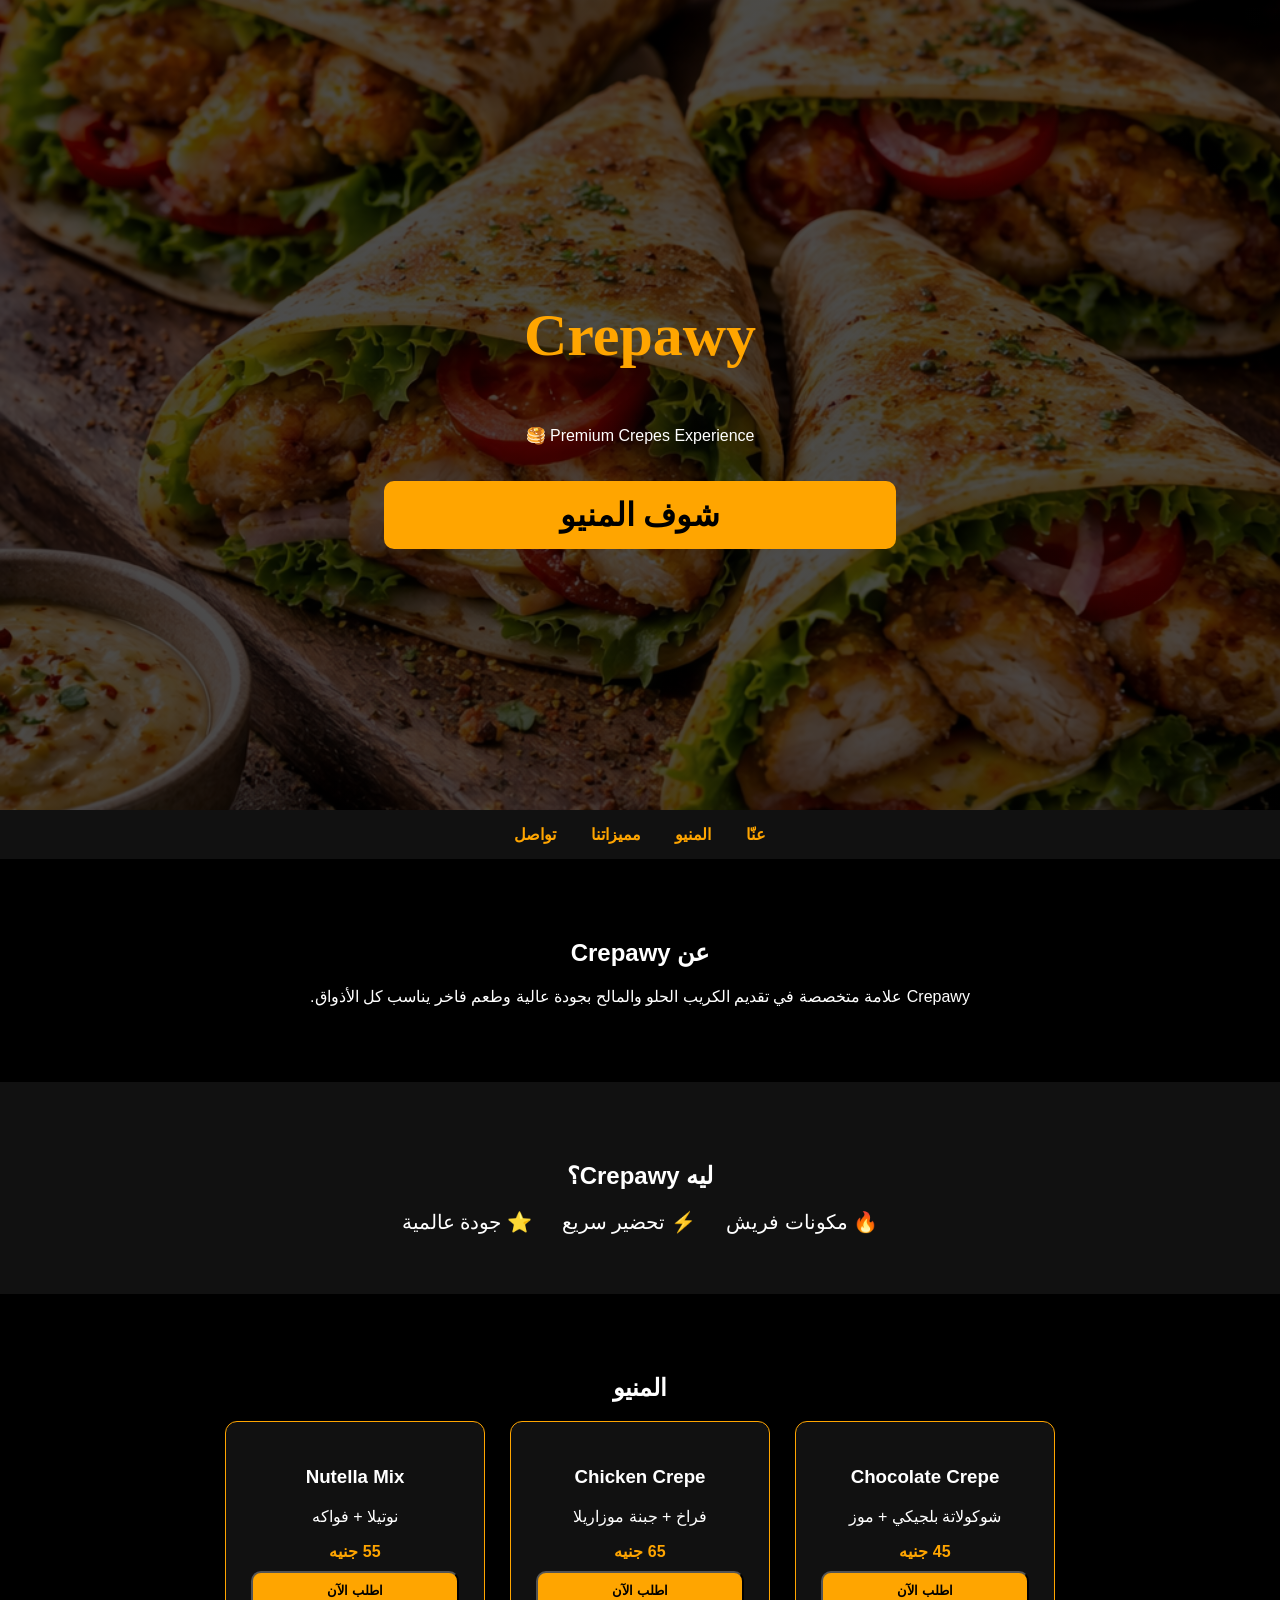
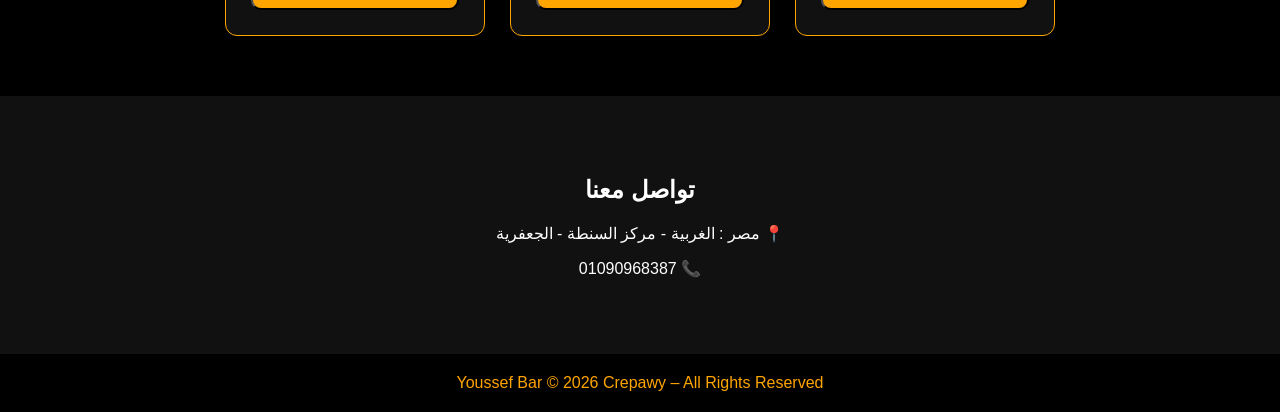
==== index.html @ 82873e36 "my first commit" ====
<!doctype html>
<html lang="ar" dir="rtl">
  <head>
    <meta charset="UTF-8" />
    <title>Crepawy | Premium Crepes</title>
    <meta name="viewport" content="width=device-width, initial-scale=1.0" />
    <link rel="stylesheet" href="style.css" />
  </head>
  <body>
    <header class="hero">
      <div class="overlay">
        <h1 class="CREP">Crepawy</h1>
        <p class="p">Premium Crepes Experience 🥞</p>
        <button onclick="scrollToMenu()">شوف المنيو</button>
      </div>
    </header>

    <nav>
      <a href="#about">عنّا</a>
      <a href="#menu">المنيو</a>
      <a href="#features">مميزاتنا</a>
      <a href="#contact">تواصل</a>
    </nav>

    <section id="about">
      <h2>عن Crepawy</h2>
      <p>
        Crepawy علامة متخصصة في تقديم الكريب الحلو والمالح بجودة عالية وطعم فاخر
        يناسب كل الأذواق.
      </p>
    </section>

    <section id="features" class="dark">
      <h2>ليه Crepawy؟</h2>
      <div class="features">
        <div>🔥 مكونات فريش</div>
        <div>⚡ تحضير سريع</div>
        <div>⭐ جودة عالمية</div>
      </div>
    </section>

    <section id="menu">
      <h2>المنيو</h2>
      <div class="menu">
        <div class="item">
          <h3>Chocolate Crepe</h3>
          <p>شوكولاتة بلجيكي + موز</p>
          <span>45 جنيه</span>
          <button onclick="order('Chocolate Crepe')">اطلب الآن</button>
        </div>

        <div class="item">
          <h3>Chicken Crepe</h3>
          <p>فراخ + جبنة موزاريلا</p>
          <span>65 جنيه</span>
          <button onclick="order('Chicken Crepe')">اطلب الآن</button>
        </div>

        <div class="item">
          <h3>Nutella Mix</h3>
          <p>نوتيلا + فواكه</p>
          <span>55 جنيه</span>
          <button onclick="order('Nutella Mix')">اطلب الآن</button>
        </div>
      </div>
    </section>

    <section id="contact" class="dark">
      <h2>تواصل معنا</h2>
      <p>📍 مصر : الغربية - مركز السنطة - الجعفرية</p>
      <p>📞 01090968387</p>
    </section>

    <footer>Youssef Bar © 2026 Crepawy – All Rights Reserved</footer>

    <script src="script.js"></script>
  </body>
</html>
---- style.css ----
* {
  box-sizing: border-box;
}

body {
  margin: 0;
  font-family: "Segoe UI", sans-serif;
  background-color: #000;
  color: #fff;
}

.hero {
  height: 90vh;
  background:
    linear-gradient(rgba(0, 0, 0, 0.7), rgba(0, 0, 0, 0.7)),
    url("./ChatGPT\ Image\ 24\ يناير\ 2026،\ 01_14_45\ م.png");
  background-size: cover;
  background-position: center;
}

.overlay {
  height: 100%;
  display: flex;
  flex-direction: column;
  justify-content: center;
  align-items: center;
  text-align: center;
}

.overlay h1 {
  font-size: 60px;
  color: orange;
}

.overlay button {
  margin-top: 20px;
  padding: 15px 30px;
  background: orange;
  border: none;
  font-size: xx-large;
  cursor: pointer;
  width: 40vw;
  text-align: center;
}

nav {
  background: #111;
  padding: 15px;
  text-align: center;
}

nav a {
  color: orange;
  margin: 0 15px;
  text-decoration: none;
  font-weight: bold;
}

section {
  padding: 60px 20px;
  text-align: center;
}

.dark {
  background: #111;
}

.features {
  display: flex;
  justify-content: center;
  gap: 30px;
  font-size: 20px;
}

.menu {
  display: flex;
  flex-wrap: wrap;
  justify-content: center;
  gap: 25px;
}

.item {
  background: #111;
  width: 260px;
  padding: 25px;
  border-radius: 12px;
  border: 1px solid orange;
}

.item span {
  display: block;
  margin: 10px 0;
  color: orange;
  font-weight: bold;
}

button {
  background: orange;
  border-radius: 10px;
  padding: 10px;
  width: 100%;
  cursor: pointer;
  font-weight: bold;
}

footer {
  background: black;
  text-align: center;
  padding: 20px;
  color: orange;
}
.CREP {
  font-family: "Times New Roman", Times, serif;
  font-size: 60vw;
}
.p {
  font-family: "Franklin Gothic Medium", "Arial Narrow", Arial, sans-serif;
}
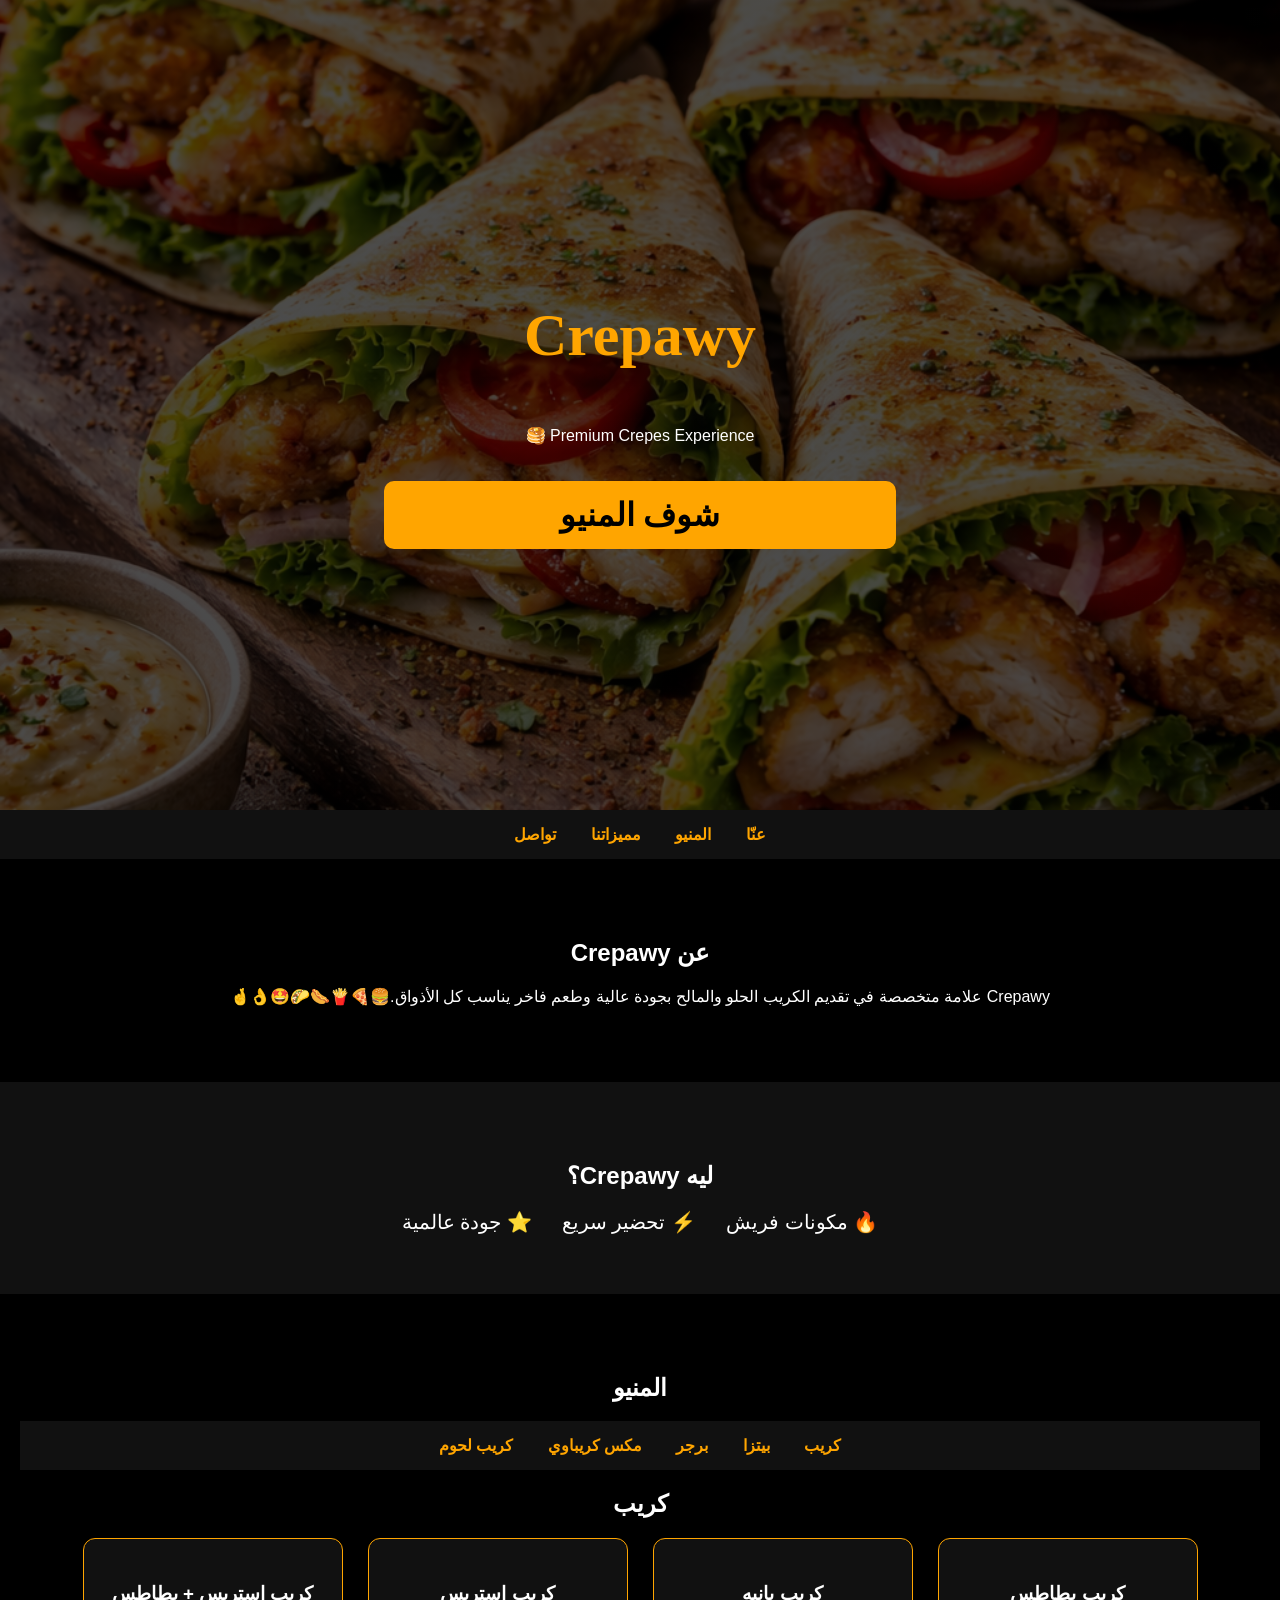
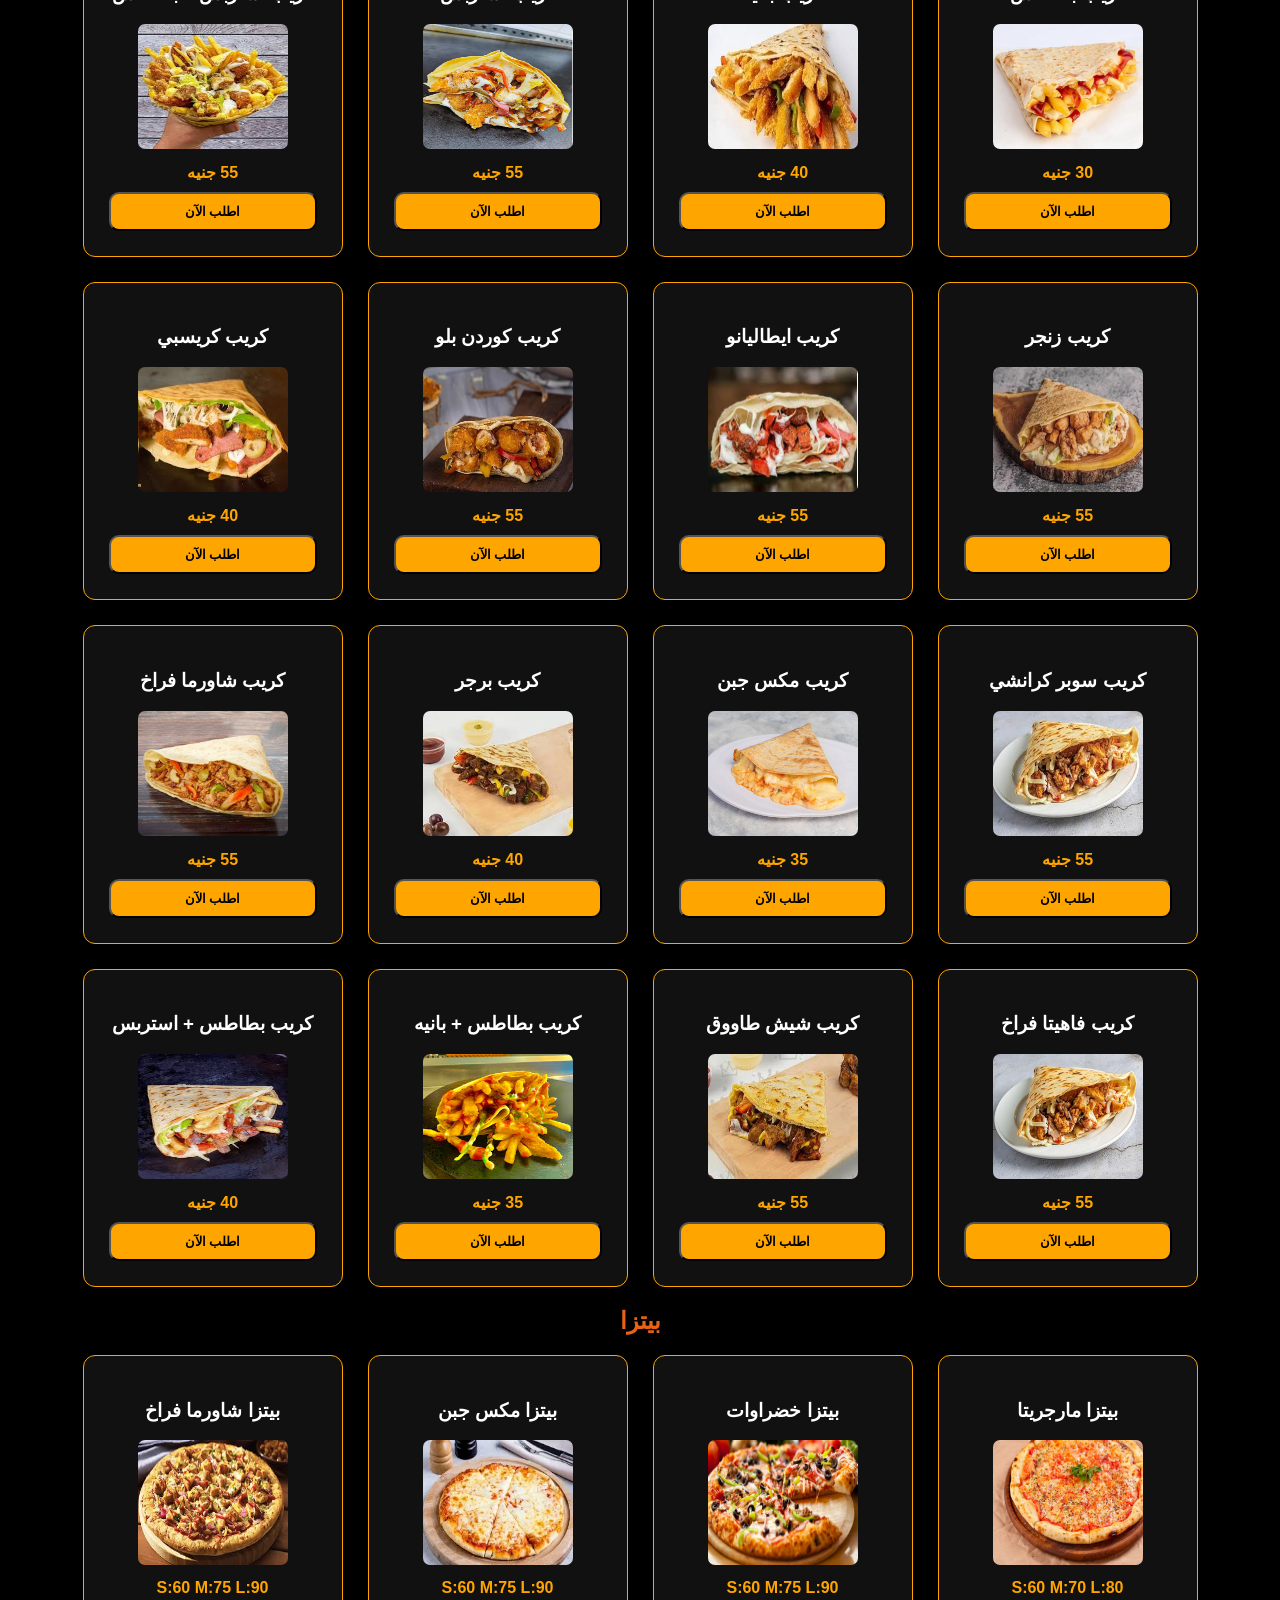
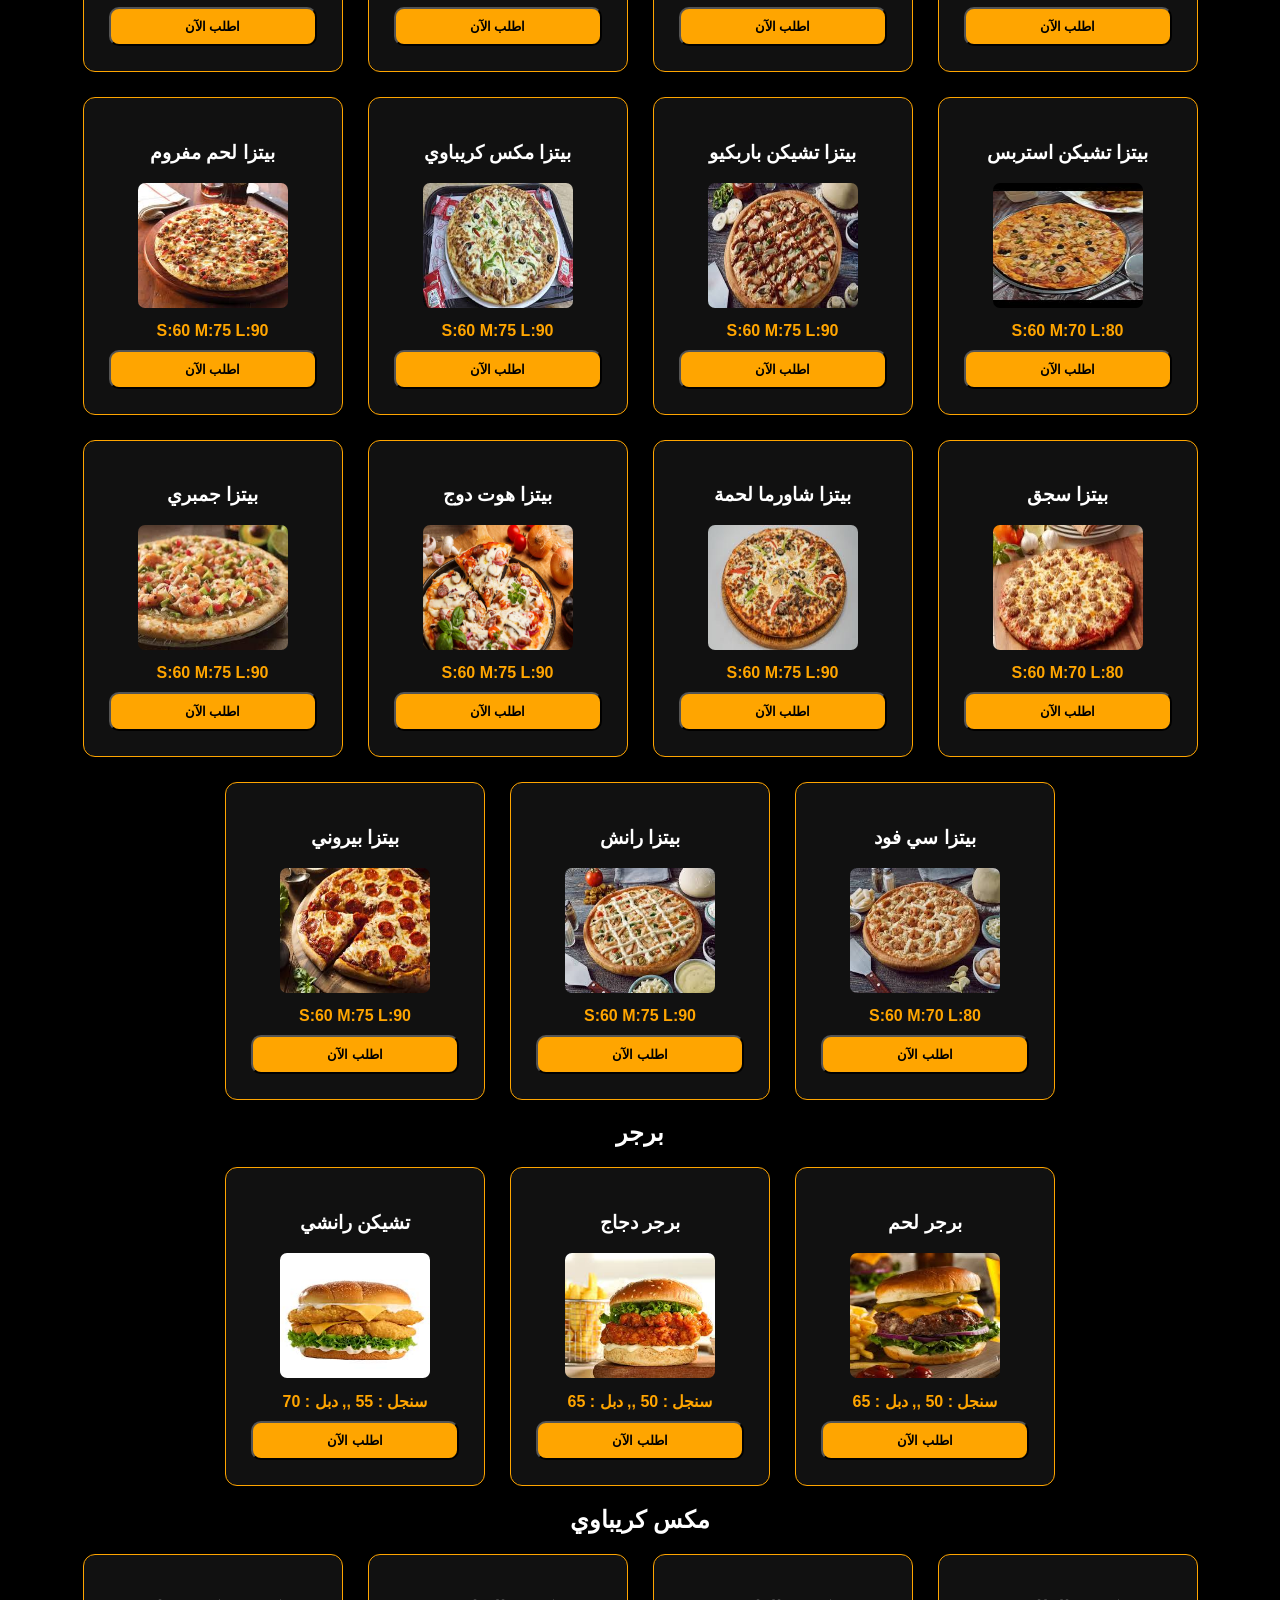
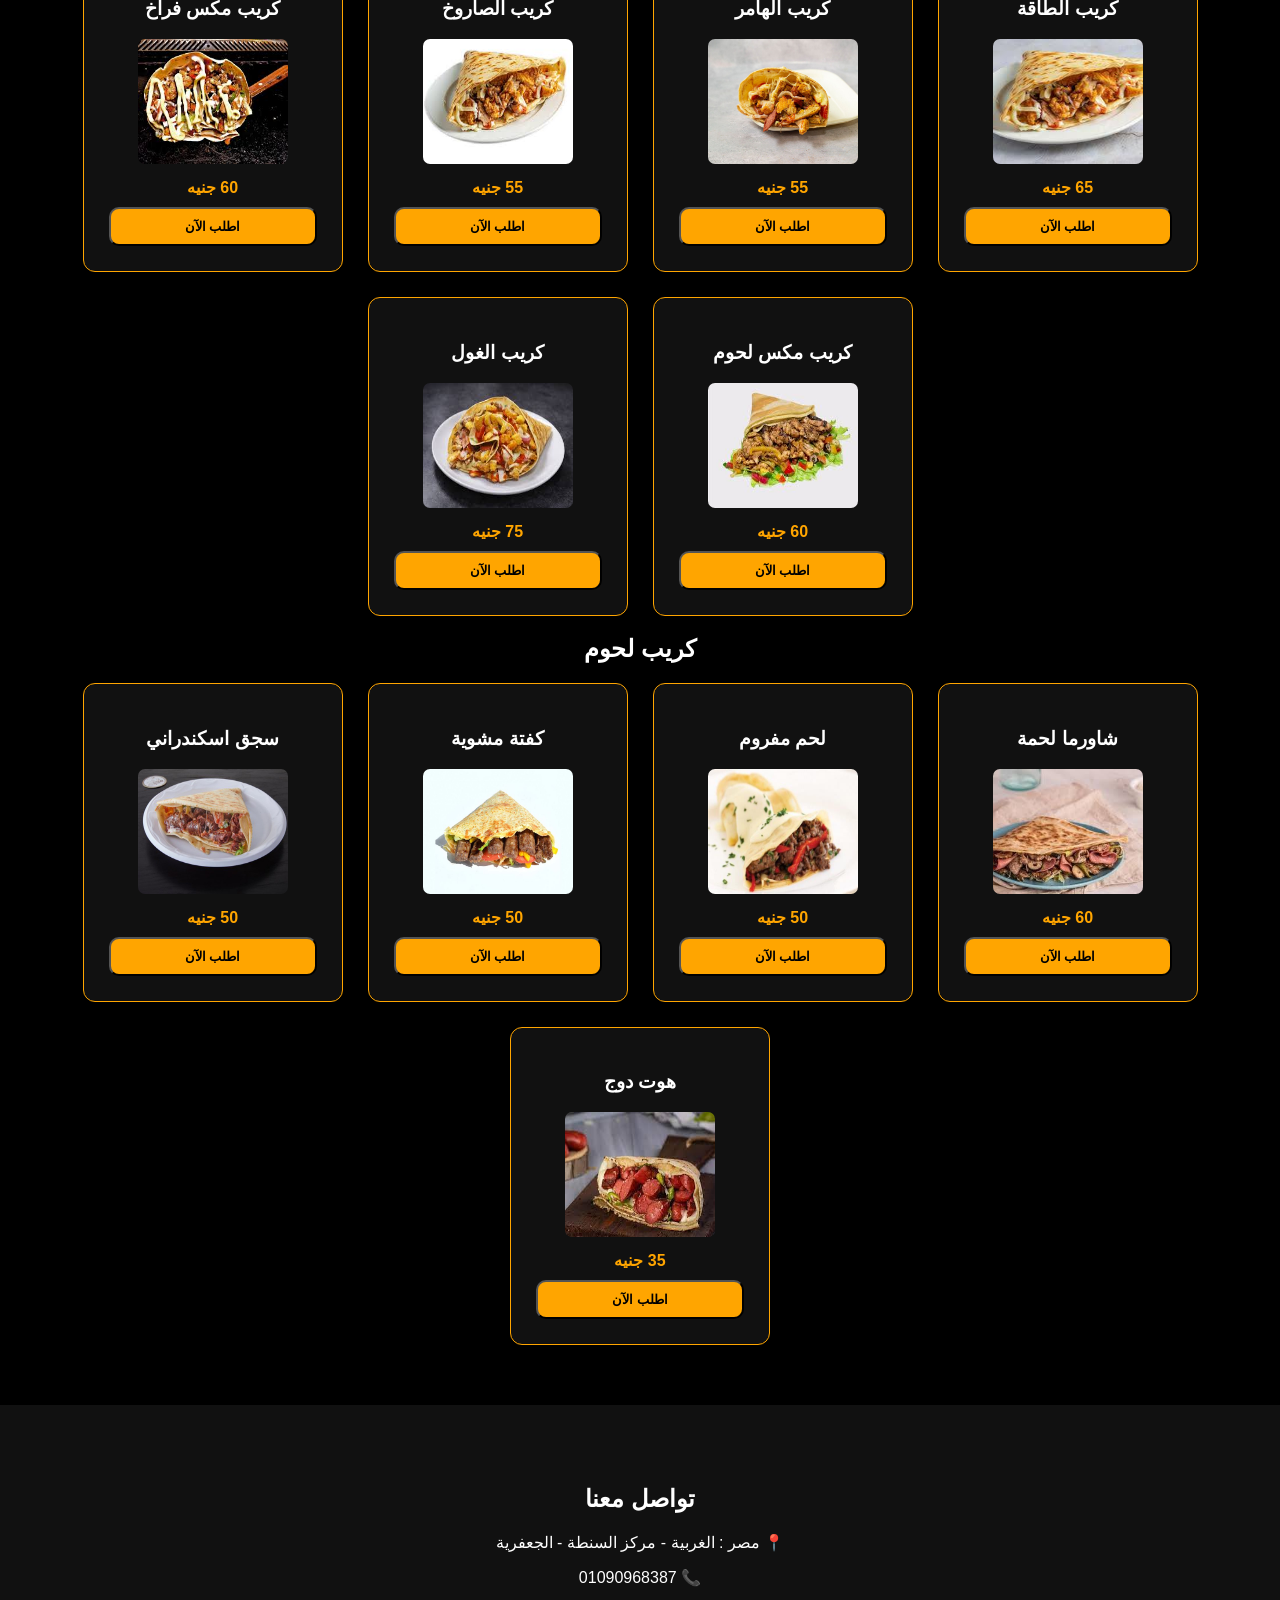
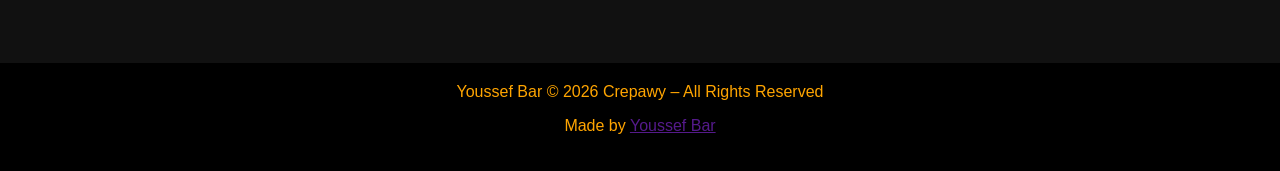
==== commit 4737697e: "Changes" ====
--- a/index.html
+++ b/index.html
@@ -11,11 +11,11 @@
       <div class="overlay">
         <h1 class="CREP">Crepawy</h1>
         <p class="p">Premium Crepes Experience 🥞</p>
-        <button onclick="scrollToMenu()">شوف المنيو</button>
+        <button class="button2" onclick="scrollToMenu()">شوف المنيو</button>
       </div>
     </header>
 
-    <nav>
+    <nav class="nav1">
       <a href="#about">عنّا</a>
       <a href="#menu">المنيو</a>
       <a href="#features">مميزاتنا</a>
@@ -26,7 +26,7 @@
       <h2>عن Crepawy</h2>
       <p>
         Crepawy علامة متخصصة في تقديم الكريب الحلو والمالح بجودة عالية وطعم فاخر
-        يناسب كل الأذواق.
+        يناسب كل الأذواق.🍔🍕🍟🌭🌮🤩👌🤞
       </p>
     </section>
 
@@ -41,27 +41,375 @@
 
     <section id="menu">
       <h2>المنيو</h2>
+      <nav>
+        <a href="#crep">كريب</a>
+        <a href="#pizza">بيتزا</a>
+        <a href="#burger">برجر</a>
+        <a href="#mixCrepawy">مكس كريباوي</a>
+        <a href="#crepe meats">كريب لحوم</a>
+      </nav>
+      <h1 id="crep">كريب</h1>
+
       <div class="menu">
         <div class="item">
-          <h3>Chocolate Crepe</h3>
-          <p>شوكولاتة بلجيكي + موز</p>
-          <span>45 جنيه</span>
-          <button onclick="order('Chocolate Crepe')">اطلب الآن</button>
-        </div>
-
-        <div class="item">
-          <h3>Chicken Crepe</h3>
-          <p>فراخ + جبنة موزاريلا</p>
+          <h3>كريب بطاطس</h3>
+          <img class="img4" src="./كريب بطاطس.webp" alt="">
+          <span>30 جنيه</span>
+          <button class="button1" onclick="order('Crepe Potatoes')">
+            اطلب الآن
+          </button>
+        </div>
+
+        <div class="item">
+          <h3>كريب بانيه</h3>
+          <img class="img4" src="./كريب بانيه.jpg" alt="">
+          <span>40 جنيه</span>
+          <button onclick="order('Crepe Pane')">اطلب الآن</button>
+        </div>
+
+        <div class="item">
+          <h3>كريب استربس</h3>
+          <img class="img4" src="./استربس.PNG" alt="">
+          <span>55 جنيه</span>
+          <button onclick="order('Nutella Mix')">اطلب الآن</button>
+        </div>
+
+        <div class="item">
+          <h3>كريب استربس + بطاطس</h3>
+          <img class="img4" src="./images (1).jfif" alt="">
+          <span>55 جنيه</span>
+          <button onclick="order('Chicken Crepe')">اطلب الآن</button>
+        </div>
+
+        <div class="item">
+          <h3>كريب زنجر</h3>
+          <img class="img4" src="./كريب زنجر.webp" alt="">
+          <span>55 جنيه</span>
+          <button class="button1" onclick="order('Chocolate Crepe')">
+            اطلب الآن
+          </button>
+        </div>
+
+        <div class="item">
+          <h3>كريب ايطاليانو</h3>
+          <img class="img4" src="./ايطاليانو.PNG" alt="">
+          <span>55 جنيه</span>
+          <button onclick="order('Chicken Crepe')">اطلب الآن</button>
+        </div>
+
+        <div class="item">
+          <h3>كريب كوردن بلو</h3>
+          <img class="img4" src="./كوردن بلو.jfif" alt="">
+          <span>55 جنيه</span>
+          <button onclick="order('Nutella Mix')">اطلب الآن</button>
+        </div>
+
+        <div class="item">
+          <h3>كريب كريسبي</h3>
+          <img class="img4" src="./كريسبي.jfif" alt="">
+          <span>40 جنيه</span>
+          <button onclick="order('Chicken Crepe')">اطلب الآن</button>
+        </div>
+
+        <div class="item">
+          <h3>كريب سوبر كرانشي</h3>
+          <img class="img4" src="./سوبر كرانشي.jfif" alt="">
+          <span>55 جنيه</span>
+          <button class="button1" onclick="order('Chocolate Crepe')">
+            اطلب الآن
+          </button>
+        </div>
+
+        <div class="item">
+          <h3>كريب مكس جبن</h3>
+          <img class="img4" src="./ميكس جبن.jpg" alt="">
+          <span>35 جنيه</span>
+          <button onclick="order('Chicken Crepe')">اطلب الآن</button>
+        </div>
+
+        <div class="item">
+          <h3>كريب برجر</h3>
+          <img class="img4" src="./كريب برجر.jfif" alt="">
+          <span>40 جنيه</span>
+          <button onclick="order('Nutella Mix')">اطلب الآن</button>
+        </div>
+
+        <div class="item">
+          <h3>كريب شاورما فراخ</h3>
+          <img class="img4" src="./كريب شاورما فراخ.jpg" alt="">
+          <span>55 جنيه</span>
+          <button onclick="order('Chicken Crepe')">اطلب الآن</button>
+        </div>
+
+        <div class="item">
+          <h3>كريب فاهيتا فراخ</h3>
+          <img class="img4" src="./كريب فاهيتا فراخ.jpg" alt="">
+          <span>55 جنيه</span>
+          <button class="button1" onclick="order('Chocolate Crepe')">
+            اطلب الآن
+          </button>
+        </div>
+
+        <div class="item">
+          <h3>كريب شيش طاووق</h3>
+          <img class="img4" src="./كريب شيش طاووق.jfif" alt="">
+          <span>55 جنيه</span>
+          <button onclick="order('Chicken Crepe')">اطلب الآن</button>
+        </div>
+
+        <div class="item">
+          <h3>كريب بطاطس + بانيه</h3>
+          <img class="img4" src="./images.jfif" alt="">
+          <span>35 جنيه</span>
+          <button onclick="order('Nutella Mix')">اطلب الآن</button>
+        </div>
+
+        <div class="item">
+          <h3>كريب بطاطس + استربس</h3>
+          <img class="img4" src="./استربس + بطاطس.jfif" alt="">
+          <span>40 جنيه</span>
+          <button onclick="order('Chicken Crepe')">اطلب الآن</button>
+        </div>
+      </div>
+
+      <h1 id="pizza">بيتزا</h1>
+      <div class="menu">
+        <div class="item">
+          <h3>بيتزا مارجريتا</h3>
+          <img class="img4" src="./بيتزا مارجريتا.jpg" alt="">
+          <span>S:60 M:70 L:80 </span>
+          <button class="button1" onclick="order('Chocolate Crepe')">
+            اطلب الآن
+          </button>
+        </div>
+
+        <div class="item">
+          <h3>بيتزا خضراوات</h3>
+          <img class="img4" src="./بيتزا خضراوات.jpg" alt="">
+          <span>S:60 M:75 L:90 </span>
+          <button onclick="order('Chicken Crepe')">اطلب الآن</button>
+        </div>
+
+        <div class="item">
+          <h3>بيتزا مكس جبن</h3>
+          <img class="img4" src="./بيتزا مكس جبن.jfif" alt="">
+          <span>S:60 M:75 L:90 </span>
+          <button onclick="order('Nutella Mix')">اطلب الآن</button>
+        </div>
+
+        <div class="item">
+          <h3>بيتزا شاورما فراخ</h3>
+          <img class="img4" src="./بيتزا شاورما فراخ.jfif" alt="">
+          <span>S:60 M:75 L:90 </span>
+          <button onclick="order('Chicken Crepe')">اطلب الآن</button>
+        </div>
+
+        <div class="item">
+          <h3>بيتزا تشيكن استربس</h3>
+          <img class="img4" src="./بيتزا تشيكن ستربس.jfif" alt="">
+          <span>S:60 M:70 L:80 </span>
+          <button class="button1" onclick="order('Chocolate Crepe')">
+            اطلب الآن
+          </button>
+        </div>
+
+        <div class="item">
+          <h3>بيتزا تشيكن باربكيو</h3>
+          <img class="img4" src="./بيتزا تشيكن باربكيو.jfif" alt="">
+          <span>S:60 M:75 L:90 </span>
+          <button onclick="order('Chicken Crepe')">اطلب الآن</button>
+        </div>
+
+        <div class="item">
+          <h3>بيتزا مكس كريباوي</h3>
+          <img class="img4" src="./بيتزا مكس كريباوي.jfif" alt="">
+          <span>S:60 M:75 L:90 </span>
+          <button onclick="order('Nutella Mix')">اطلب الآن</button>
+        </div>
+
+        <div class="item">
+          <h3>بيتزا لحم مفروم</h3>
+          <img class="img4" src="./بيتزا باللحمه المفرومه.jfif" alt="">
+          <span>S:60 M:75 L:90 </span>
+          <button onclick="order('Chicken Crepe')">اطلب الآن</button>
+        </div>
+
+        <div class="item">
+          <h3>بيتزا سجق</h3>
+          <img class="img4" src="./بيتزا بالسجق.jfif" alt="">
+          <span>S:60 M:70 L:80 </span>
+          <button class="button1" onclick="order('Chocolate Crepe')">
+            اطلب الآن
+          </button>
+        </div>
+
+        <div class="item">
+          <h3>بيتزا شاورما لحمة</h3>
+          <img class="img4" src="./بيتزا شاورما لحمه.jfif" alt="">
+          <span>S:60 M:75 L:90 </span>
+          <button onclick="order('Chicken Crepe')">اطلب الآن</button>
+        </div>
+
+        <div class="item">
+          <h3>بيتزا هوت دوج</h3>
+          <img class="img4" src="./بيتزا هوت دوج.jpeg" alt="">
+          <span>S:60 M:75 L:90 </span>
+          <button onclick="order('Nutella Mix')">اطلب الآن</button>
+        </div>
+
+        <div class="item">
+          <h3>بيتزا جمبري</h3>
+          <img class="img4" src="./بيتزا بالجمبري.jfif" alt="">
+          <span>S:60 M:75 L:90 </span>
+          <button onclick="order('Chicken Crepe')">اطلب الآن</button>
+        </div>
+
+        <div class="item">
+          <h3>بيتزا سي فود</h3>
+           <img class="img4" src="./بيتزا سي فود.jfif" alt="">
+          <span>S:60 M:70 L:80 </span>
+          <button class="button1" onclick="order('Chocolate Crepe')">
+            اطلب الآن
+          </button>
+        </div>
+
+        <div class="item">
+          <h3>بيتزا رانش</h3>
+          <img class="img4" src="./بيتزا رانش.jfif" alt="">
+          <span>S:60 M:75 L:90 </span>
+          <button onclick="order('Chicken Crepe')">اطلب الآن</button>
+        </div>
+
+        <div class="item">
+          <h3>بيتزا بيروني</h3>
+          <img class="img4" src="./بيتزا بيبروني.jfif" alt="">
+          <span>S:60 M:75 L:90 </span>
+          <button onclick="order('Nutella Mix')">اطلب الآن</button>
+        </div>
+      </div>
+
+      <h1 id="burger">برجر</h1>
+
+      <div class="menu">
+        <div class="item">
+          <h3>برجر لحم</h3>
+          <img class="img4" src="./برجر لحم.jfif" alt="">
+          <span>سنجل :  50 ,,  دبل : 65 </span>
+          <button class="button1" onclick="order('Chocolate Crepe')">
+            اطلب الآن
+          </button>
+        </div>
+
+        <div class="item">
+          <h3>برجر دجاج</h3>
+          <img class="img4" src="./برجر دجاج.jfif" alt="">
+          <span>سنجل : 50  ,,  دبل : 65 </span>
+          <button onclick="order('Chicken Crepe')">اطلب الآن</button>
+        </div>
+
+        <div class="item">
+          <h3>تشيكن رانشي</h3>
+          <img class="img4" src="./برجر رانشي.jfif" alt="">
+          <span>سنجل : 55  ,,  دبل : 70 </span>
+          <button onclick="order('Nutella Mix')">اطلب الآن</button>
+        </div>
+      </div>
+
+      <h1 id="mixCrepawy">مكس كريباوي</h1>
+
+      <div class="menu">
+        <div class="item">
+          <h3>كريب الطاقة</h3>
+          <img class="img4" src="./كريب الطاقة.jfif" alt="">
           <span>65 جنيه</span>
-          <button onclick="order('Chicken Crepe')">اطلب الآن</button>
-        </div>
-
-        <div class="item">
-          <h3>Nutella Mix</h3>
-          <p>نوتيلا + فواكه</p>
-          <span>55 جنيه</span>
-          <button onclick="order('Nutella Mix')">اطلب الآن</button>
-        </div>
+          <button class="button1" onclick="order('Chocolate Crepe')">
+            اطلب الآن
+          </button>
+        </div>
+
+        <div class="item">
+          <h3>كريب الهامر</h3>
+          <img class="img4" src="./كريب مكس فراخ.jpg" alt="">
+          <span>55 جنيه</span>
+          <button onclick="order('Chicken Crepe')">اطلب الآن</button>
+        </div>
+
+        <div class="item">
+          <h3>كريب الصاروخ</h3>
+          <img class="img4" src="./كريب صاروخ.jfif" alt="">
+          <span>55 جنيه</span>
+          <button onclick="order('Nutella Mix')">اطلب الآن</button>
+        </div>
+
+        <div class="item">
+          <h3>كريب مكس فراخ</h3>
+          <img class="img4" src="./مكس فراخ.jfif" alt="">
+          <span>60 جنيه</span>
+          <button onclick="order('Chicken Crepe')">اطلب الآن</button>
+        </div>
+
+        <div class="item">
+          <h3>كريب مكس لحوم</h3>
+          <img class="img4" src="./كريب مكس لحوم.jfif" alt="">
+          <span>60 جنيه</span>
+          <button class="button1" onclick="order('Chocolate Crepe')">
+            اطلب الآن
+          </button>
+        </div>
+
+        <div class="item">
+          <h3>كريب الغول</h3>
+          <img class="img4" src="./الغول.jfif" alt="">
+          <span>75 جنيه</span>
+          <button onclick="order('Chicken Crepe')">اطلب الآن</button>
+        </div>
+        </div>
+
+
+              <h1 id="crepe meats">كريب لحوم</h1>
+      <div class="menu">
+        <div class="item">
+          <h3>شاورما لحمة</h3>
+          <img class="img4" src="./كريب شاورما لحمه 2.jfif" alt="">
+          <span>60 جنيه </span>
+          <button class="button1" onclick="order('Chocolate Crepe')">
+            اطلب الآن
+          </button>
+        </div>
+
+        <div class="item">
+          <h3>لحم مفروم</h3>
+          <img class="img4" src="./كريب لحمه مفرومه.jpg" alt="">
+          <span>50 جنيه</span>
+          <button onclick="order('Chicken Crepe')">اطلب الآن</button>
+        </div>
+
+        <div class="item">
+          <h3>كفتة مشوية</h3>
+          <img class="img4" src="./كريب بالكفتة.jpg" alt="">
+          <span>50 جنيه </span>
+          <button onclick="order('Nutella Mix')">اطلب الآن</button>
+        </div>
+
+        <div class="item">
+          <h3>سجق اسكندراني</h3>
+          <img class="img4" src="./كريب سجق اسكندراني.jpg" alt="">
+          <span>50 جنيه </span>
+          <button onclick="order('Chicken Crepe')">اطلب الآن</button>
+        </div>
+
+        <div class="item">
+          <h3>هوت دوج</h3>
+          <img class="img4" src="./كريب هوت دوج.jfif" alt="">
+          <span>35 جنيه </span>
+          <button class="button1" onclick="order('Chocolate Crepe')">
+            اطلب الآن
+          </button>
+        </div>
+        </div>
+
+
+
       </div>
     </section>
 
@@ -71,7 +419,10 @@
       <p>📞 01090968387</p>
     </section>
 
-    <footer>Youssef Bar © 2026 Crepawy – All Rights Reserved</footer>
+    <footer>
+      Youssef Bar © 2026 Crepawy – All Rights Reserved
+      <p>Made by <a href="">Youssef Bar</a></p>
+    </footer>
 
     <script src="script.js"></script>
   </body>
--- a/style.css
+++ b/style.css
@@ -1,5 +1,25 @@
 * {
   box-sizing: border-box;
+}
+
+.nav1 :hover {
+  color: #fff;
+}
+
+.button2 {
+  font-family: "Segoe UI", Tahoma, Geneva, Verdana, sans-serif;
+}
+
+#pizza,
+#crepe {
+  color: rgb(233, 99, 22);
+}
+
+#mixCrepawy,
+#burger .nav1 {
+  transition:
+    transform 0.4s ease,
+    box-shadow 0.4s ease;
 }
 
 body {
@@ -85,6 +105,9 @@
   padding: 25px;
   border-radius: 12px;
   border: 1px solid orange;
+  transition:
+    transform 0.4s ease,
+    box-shadow 0.4s ease;
 }
 
 .item span {
@@ -92,6 +115,29 @@
   margin: 10px 0;
   color: orange;
   font-weight: bold;
+}
+
+.img2 {
+  width: 150px;
+  border-radius: 7px;
+}
+
+.img3 {
+  width: 167px;
+  border-radius: 7px;
+  height: 110px;
+}
+
+.img4 {
+  width: 150px;
+  border-radius: 7px;
+  height: 125px;
+}
+
+.item :hover {
+  transition:
+    transform 0.4s ease,
+    box-shadow 0.4s ease;
 }
 
 button {
@@ -116,3 +162,6 @@
 .p {
   font-family: "Franklin Gothic Medium", "Arial Narrow", Arial, sans-serif;
 }
+
+::selection {
+}
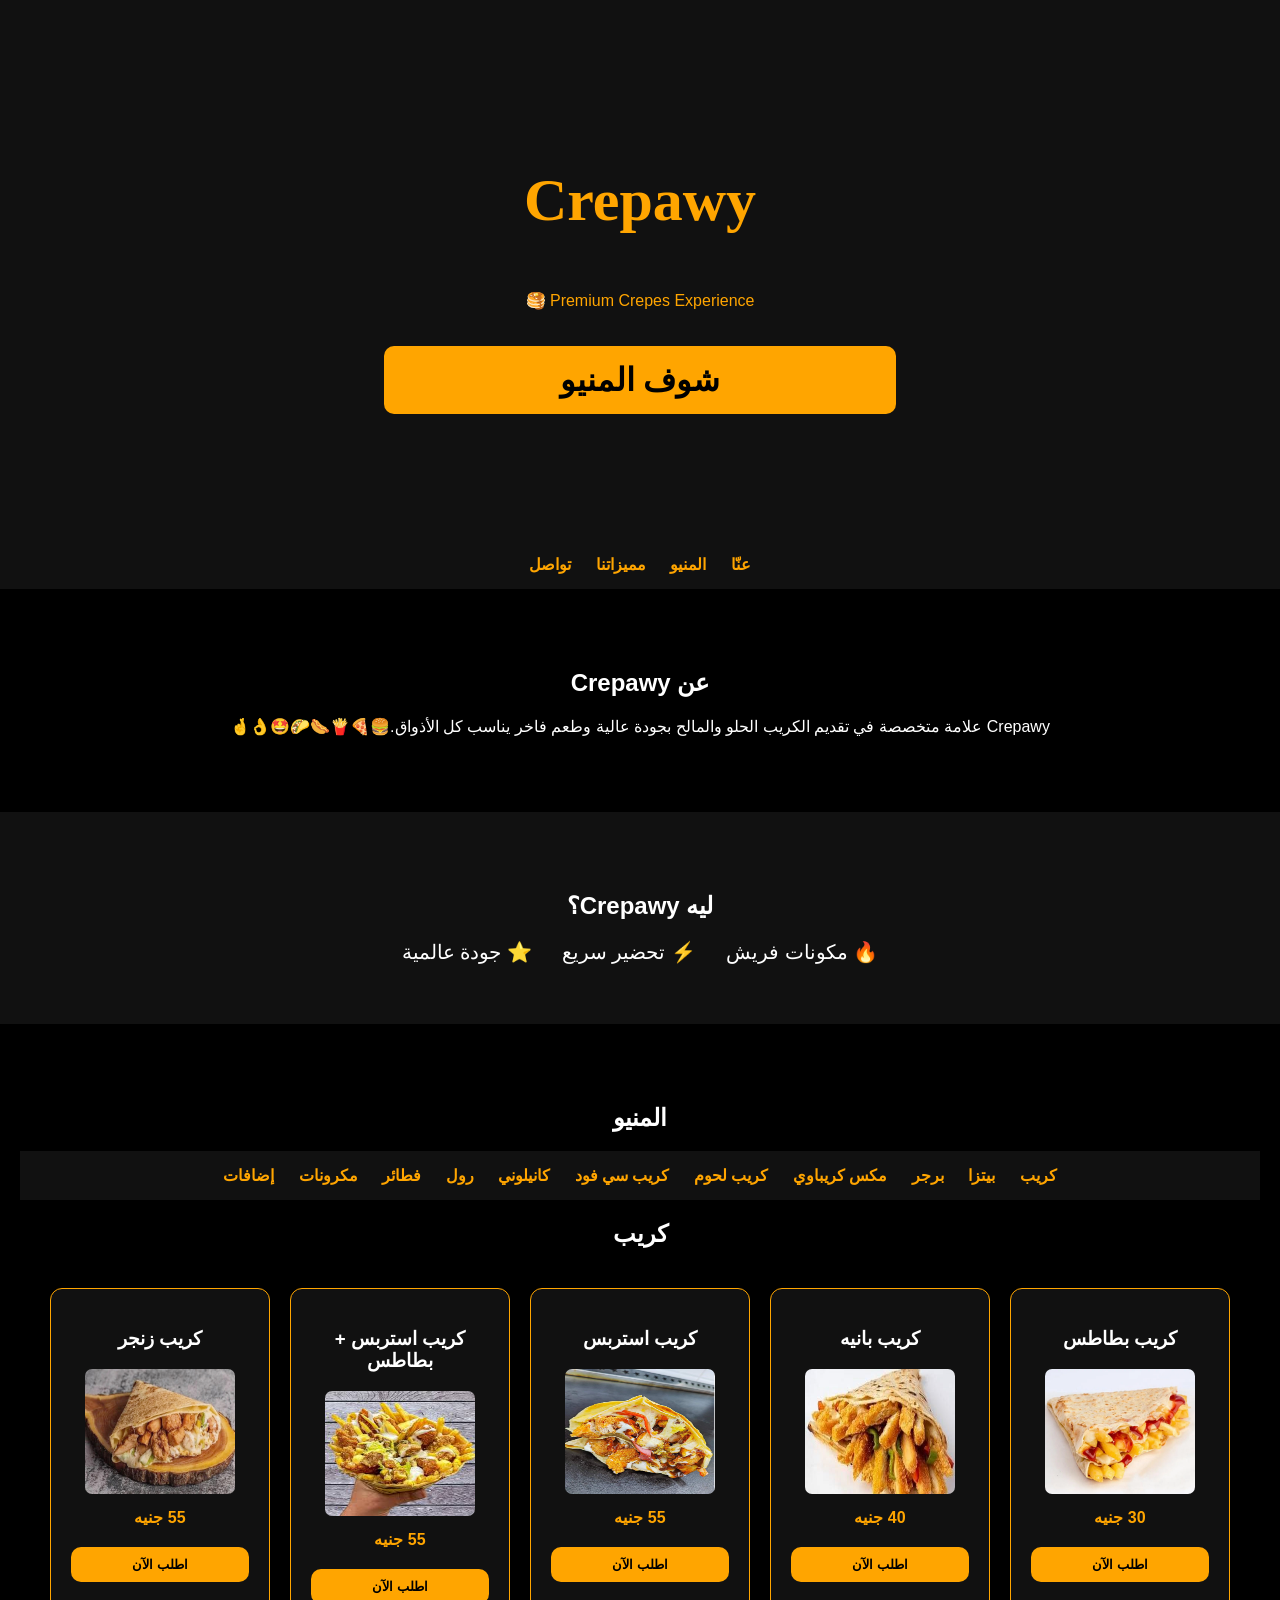
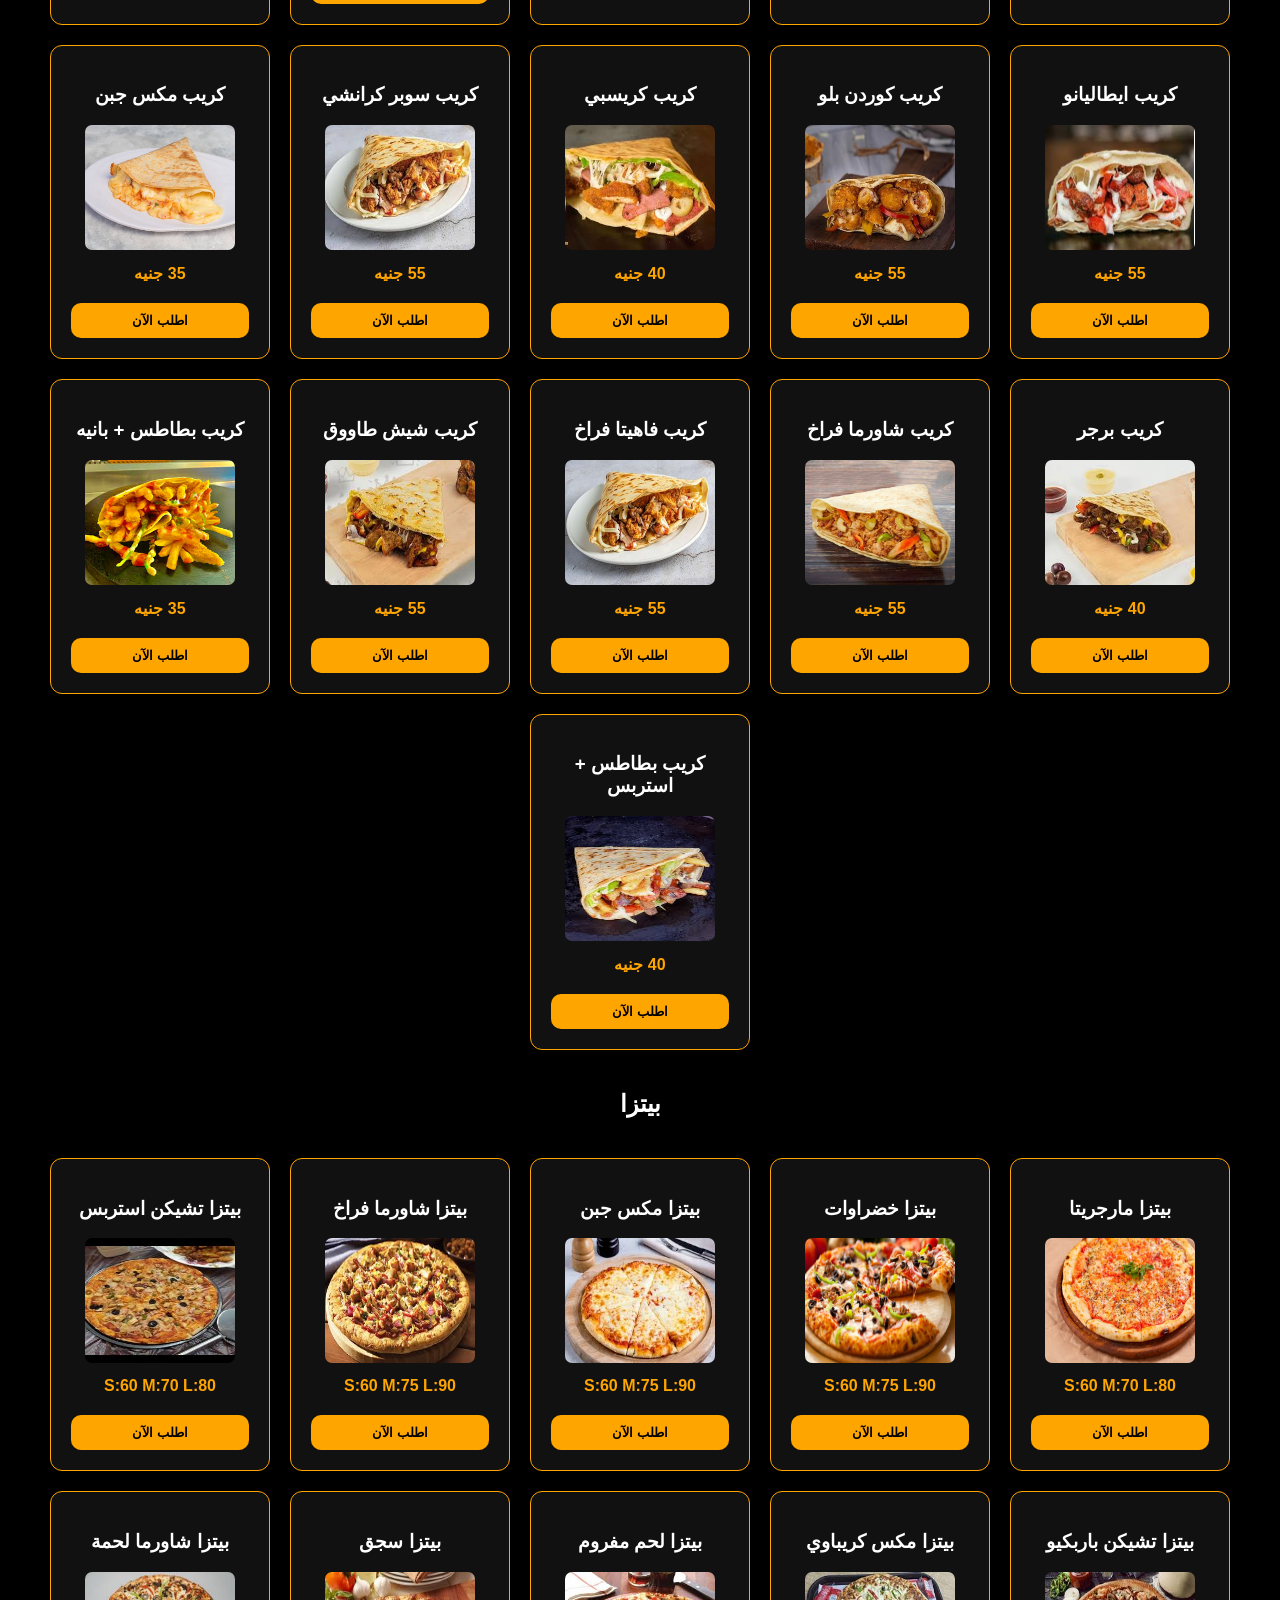
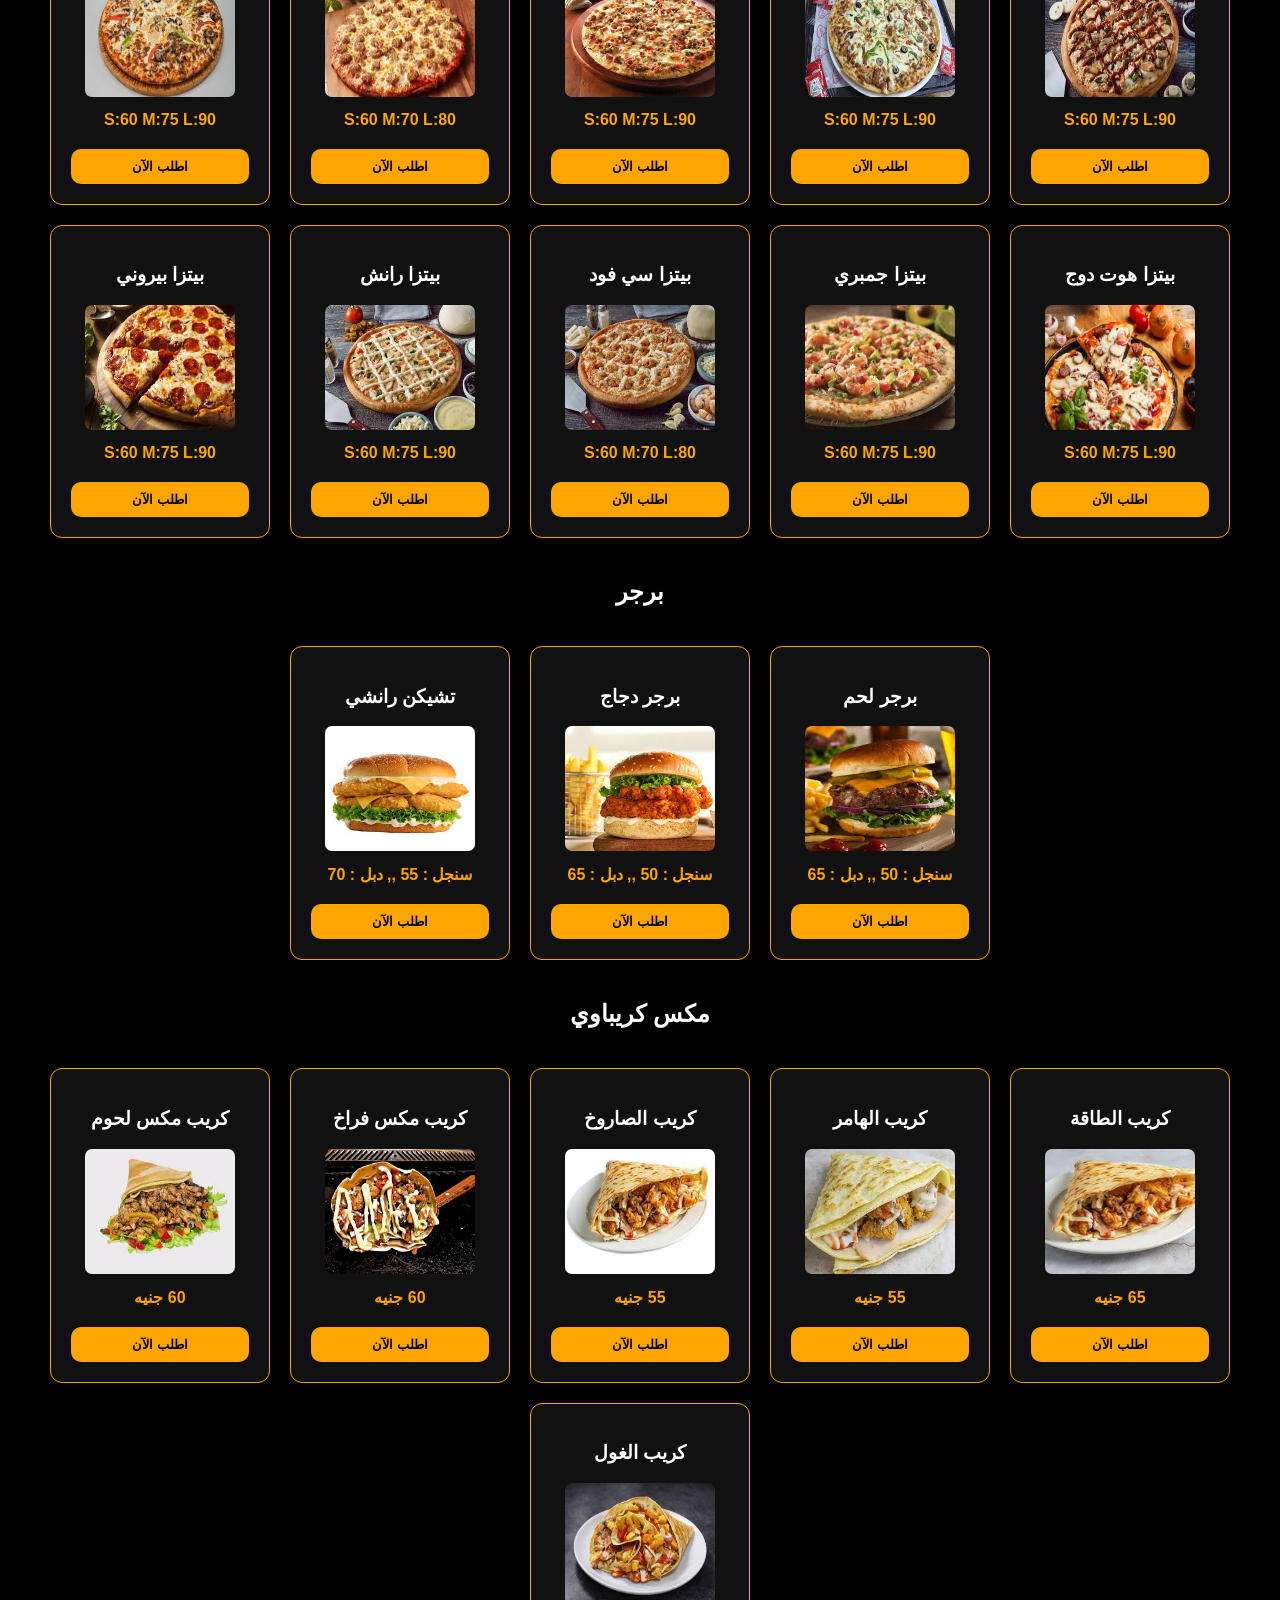
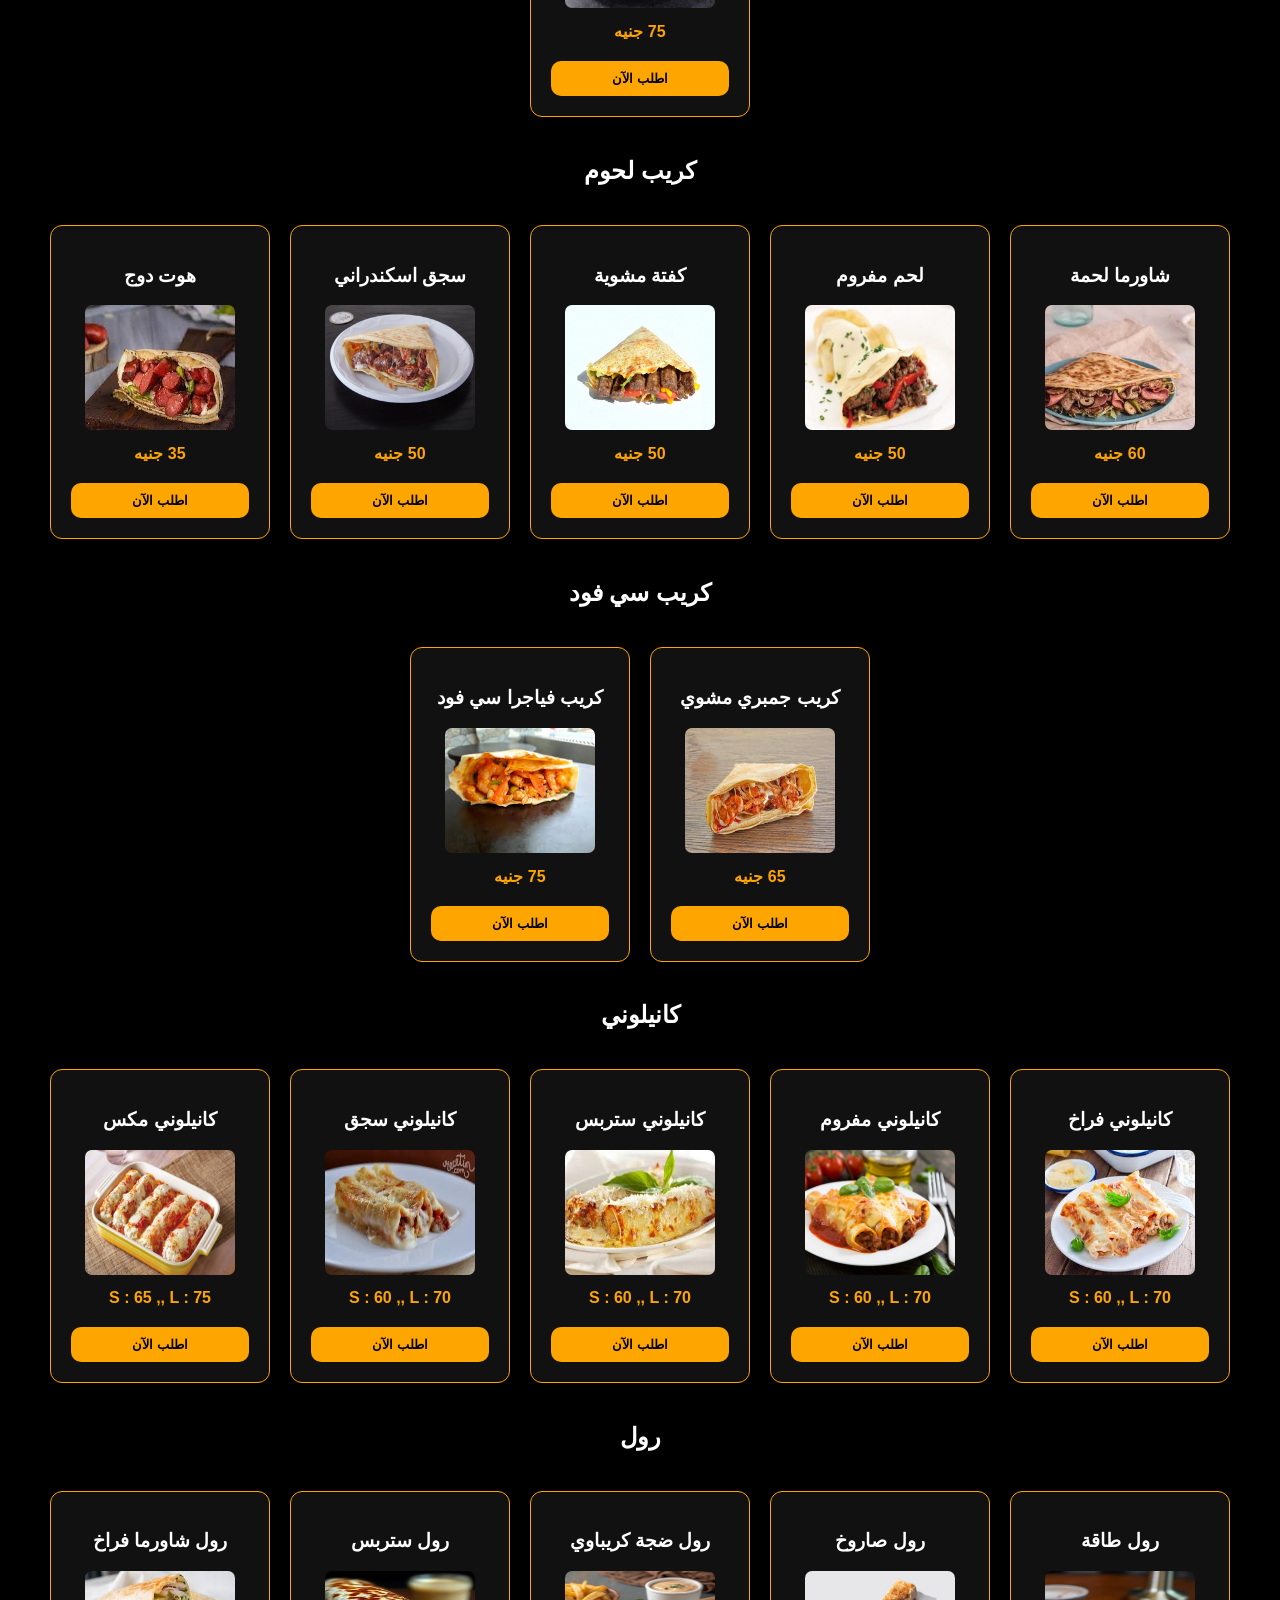
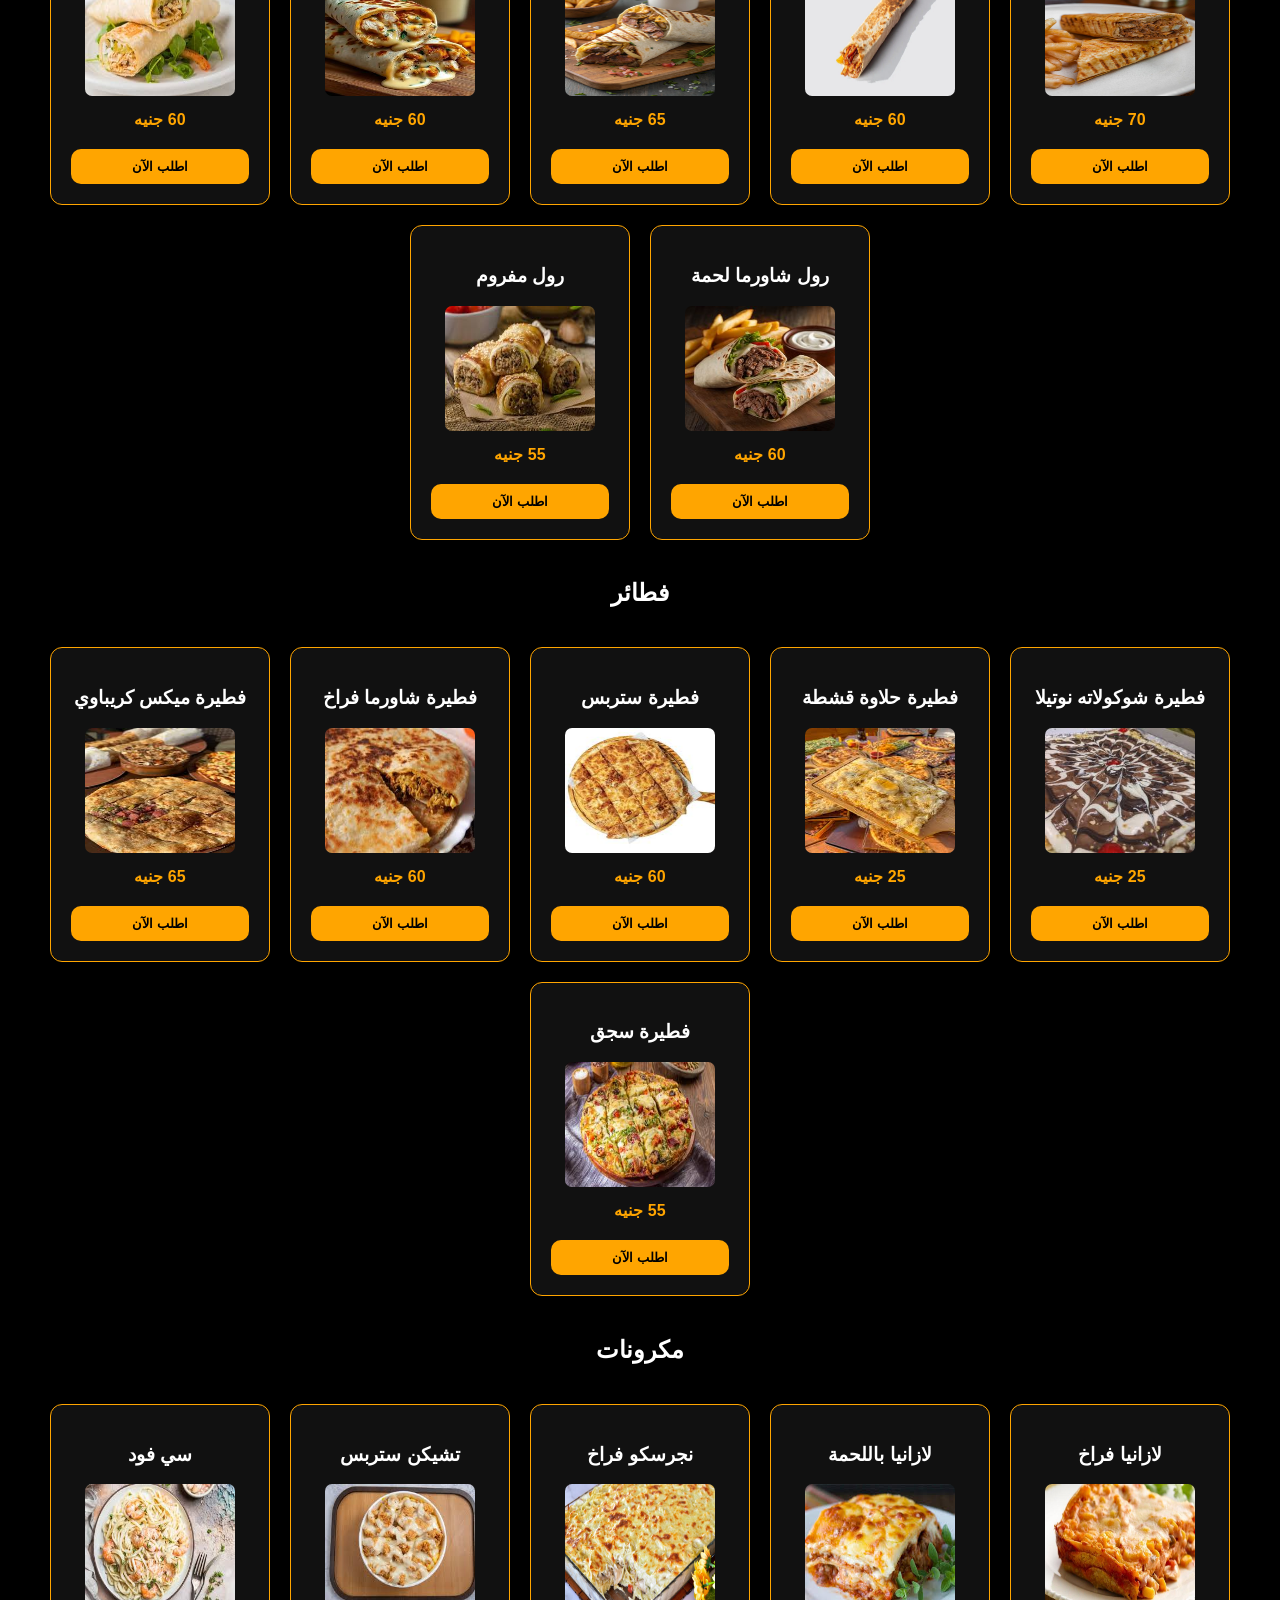
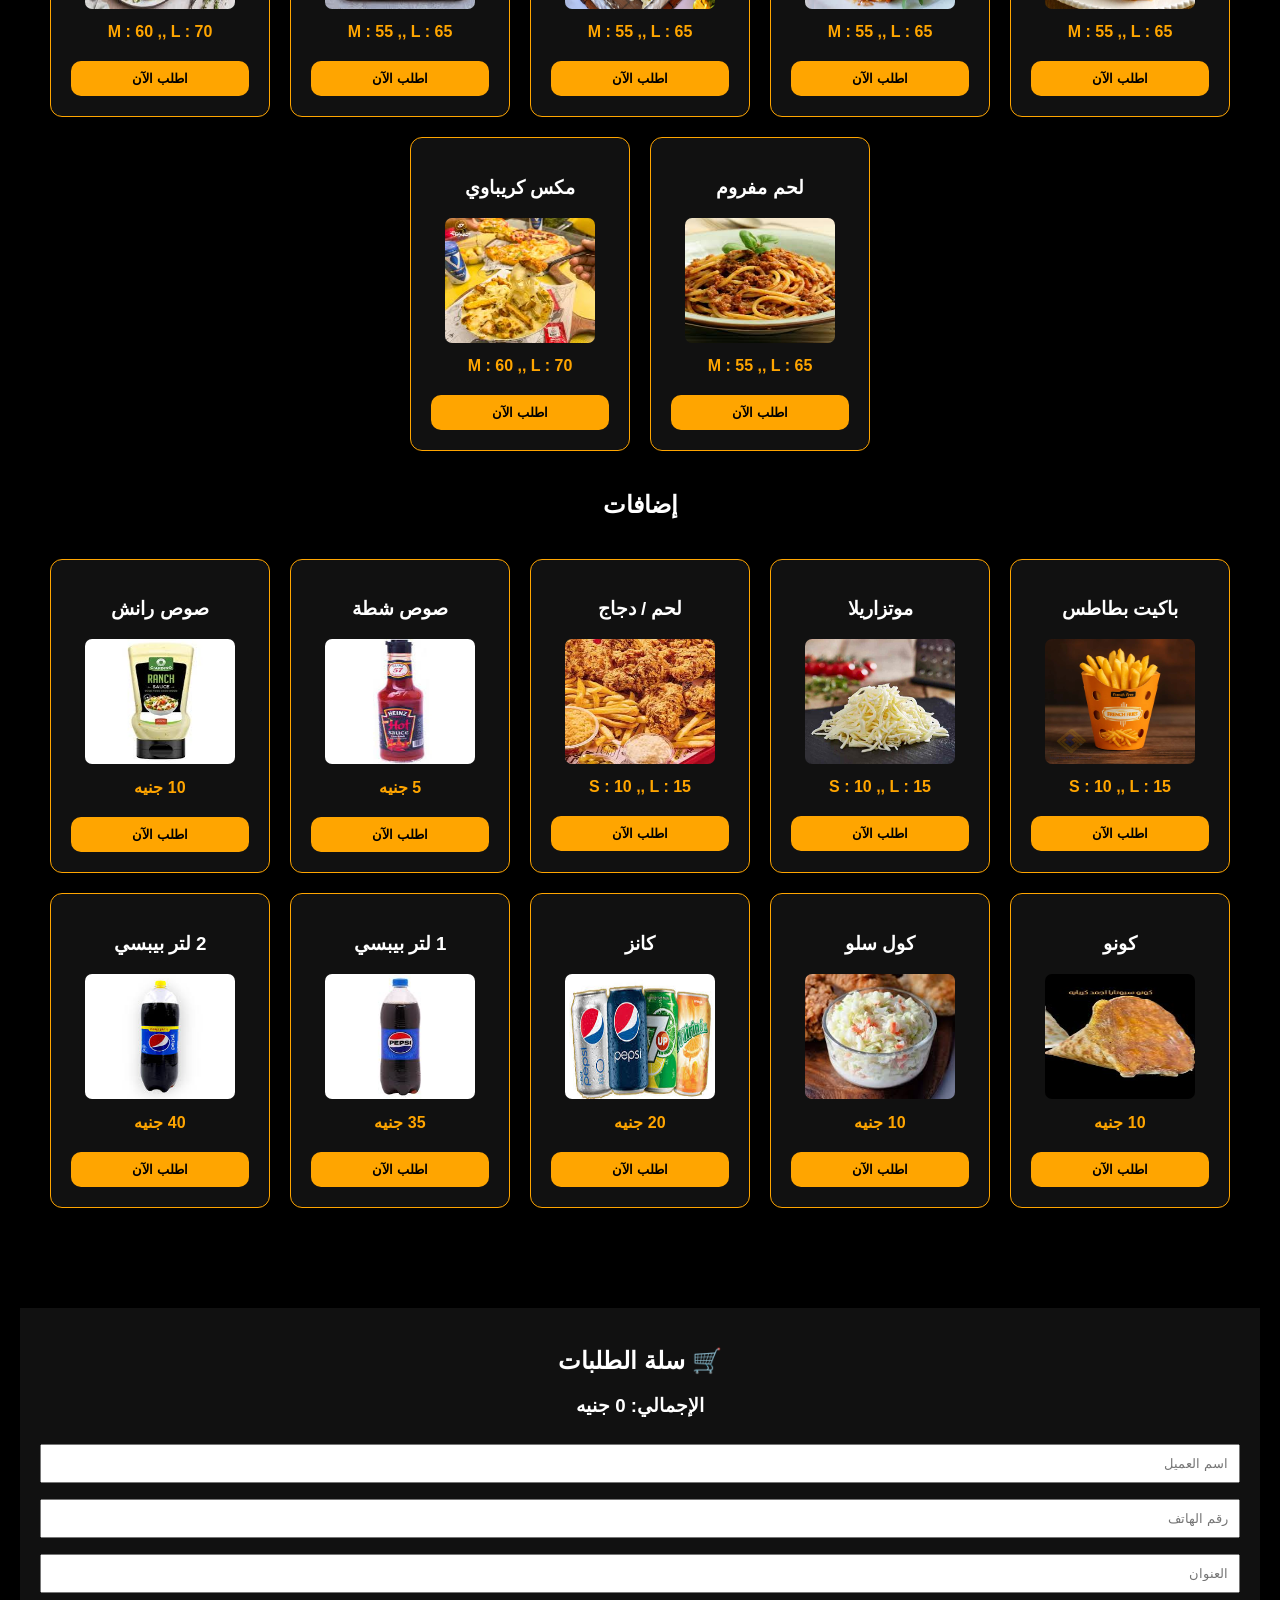
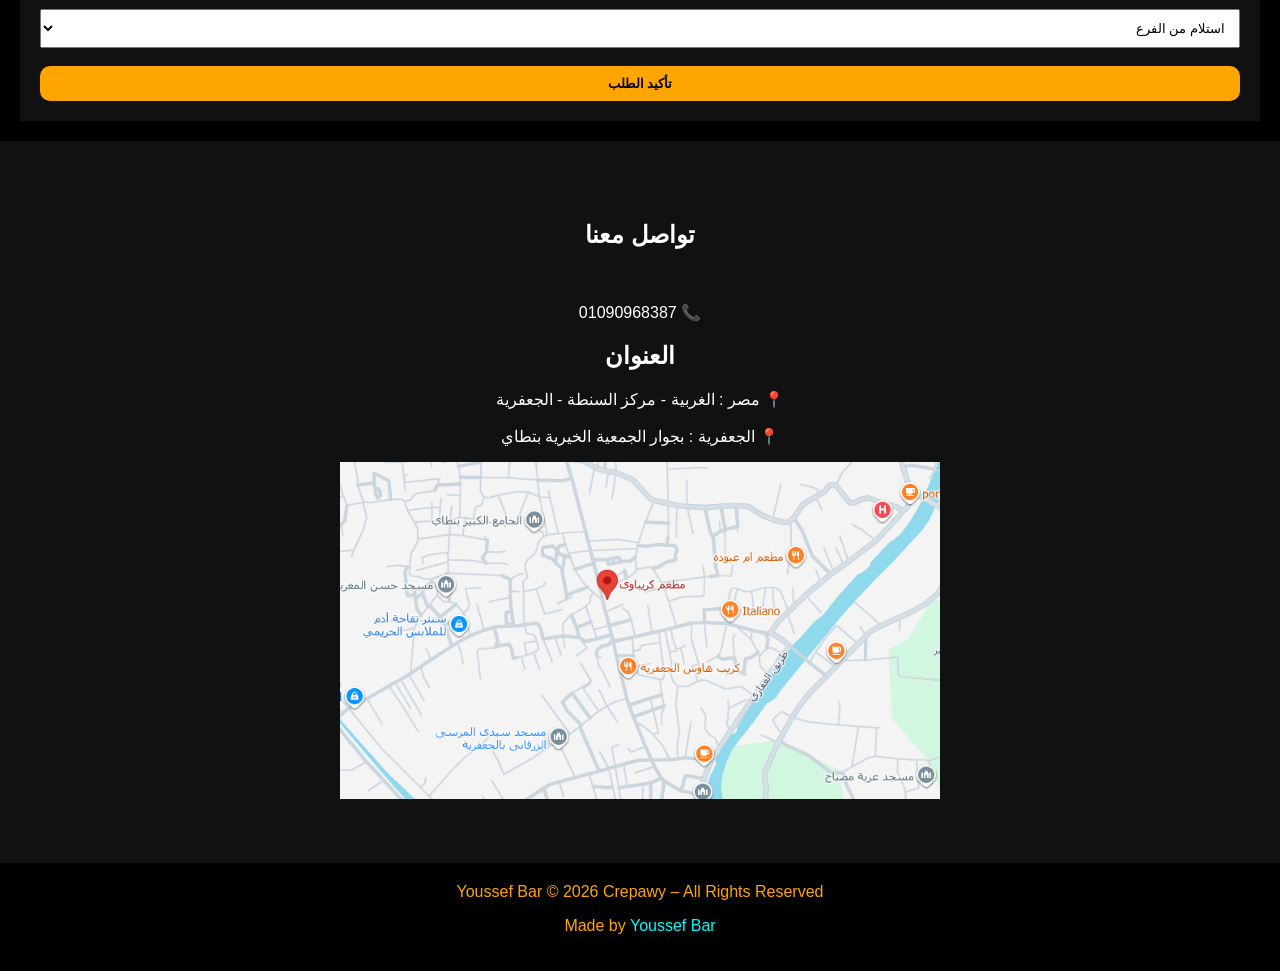
==== commit 5072a309: "updating" ====
--- a/index.html
+++ b/index.html
@@ -47,6 +47,12 @@
         <a href="#burger">برجر</a>
         <a href="#mixCrepawy">مكس كريباوي</a>
         <a href="#crepe meats">كريب لحوم</a>
+        <a href="#seafood">كريب سي فود</a>
+        <a href="#canelony">كانيلوني</a>
+        <a href="#roll">رول</a>
+        <a href="#Pies">فطائر </a>
+        <a href="#Pasta">مكرونات</a>
+        <a href="#Additions">إضافات</a>
       </nav>
       <h1 id="crep">كريب</h1>
 
@@ -71,21 +77,22 @@
           <h3>كريب استربس</h3>
           <img class="img4" src="./استربس.PNG" alt="">
           <span>55 جنيه</span>
-          <button onclick="order('Nutella Mix')">اطلب الآن</button>
+          <button onclick="order('Crepe Strips')
+">اطلب الآن</button>
         </div>
 
         <div class="item">
           <h3>كريب استربس + بطاطس</h3>
           <img class="img4" src="./images (1).jfif" alt="">
           <span>55 جنيه</span>
-          <button onclick="order('Chicken Crepe')">اطلب الآن</button>
+          <button onclick="order('Crepe Strips + Potatoes')">اطلب الآن</button>
         </div>
 
         <div class="item">
           <h3>كريب زنجر</h3>
           <img class="img4" src="./كريب زنجر.webp" alt="">
           <span>55 جنيه</span>
-          <button class="button1" onclick="order('Chocolate Crepe')">
+          <button class="button1" onclick="order('Crepe Zinger')">
             اطلب الآن
           </button>
         </div>
@@ -94,28 +101,28 @@
           <h3>كريب ايطاليانو</h3>
           <img class="img4" src="./ايطاليانو.PNG" alt="">
           <span>55 جنيه</span>
-          <button onclick="order('Chicken Crepe')">اطلب الآن</button>
+          <button onclick="order('Crepe Italiano')">اطلب الآن</button>
         </div>
 
         <div class="item">
           <h3>كريب كوردن بلو</h3>
           <img class="img4" src="./كوردن بلو.jfif" alt="">
           <span>55 جنيه</span>
-          <button onclick="order('Nutella Mix')">اطلب الآن</button>
+          <button onclick="order('Crepe Cordon Blue')">اطلب الآن</button>
         </div>
 
         <div class="item">
           <h3>كريب كريسبي</h3>
           <img class="img4" src="./كريسبي.jfif" alt="">
           <span>40 جنيه</span>
-          <button onclick="order('Chicken Crepe')">اطلب الآن</button>
+          <button onclick="order('Crepe Crispy')">اطلب الآن</button>
         </div>
 
         <div class="item">
           <h3>كريب سوبر كرانشي</h3>
           <img class="img4" src="./سوبر كرانشي.jfif" alt="">
           <span>55 جنيه</span>
-          <button class="button1" onclick="order('Chocolate Crepe')">
+          <button class="button1" onclick="order('Crepe Super Crunchy')">
             اطلب الآن
           </button>
         </div>
@@ -124,28 +131,28 @@
           <h3>كريب مكس جبن</h3>
           <img class="img4" src="./ميكس جبن.jpg" alt="">
           <span>35 جنيه</span>
-          <button onclick="order('Chicken Crepe')">اطلب الآن</button>
+          <button onclick="order('Crepe Mix Cheese')">اطلب الآن</button>
         </div>
 
         <div class="item">
           <h3>كريب برجر</h3>
           <img class="img4" src="./كريب برجر.jfif" alt="">
           <span>40 جنيه</span>
-          <button onclick="order('Nutella Mix')">اطلب الآن</button>
+          <button onclick="order('Crepe Burger')">اطلب الآن</button>
         </div>
 
         <div class="item">
           <h3>كريب شاورما فراخ</h3>
           <img class="img4" src="./كريب شاورما فراخ.jpg" alt="">
           <span>55 جنيه</span>
-          <button onclick="order('Chicken Crepe')">اطلب الآن</button>
+          <button onclick="order('Crepe Chicken Shawarma')">اطلب الآن</button>
         </div>
 
         <div class="item">
           <h3>كريب فاهيتا فراخ</h3>
           <img class="img4" src="./كريب فاهيتا فراخ.jpg" alt="">
           <span>55 جنيه</span>
-          <button class="button1" onclick="order('Chocolate Crepe')">
+          <button class="button1" onclick="order('Crepe Chicken Fajita')">
             اطلب الآن
           </button>
         </div>
@@ -154,21 +161,23 @@
           <h3>كريب شيش طاووق</h3>
           <img class="img4" src="./كريب شيش طاووق.jfif" alt="">
           <span>55 جنيه</span>
-          <button onclick="order('Chicken Crepe')">اطلب الآن</button>
+          <button onclick="order('Crepe Shish Tawook')">اطلب الآن</button>
         </div>
 
         <div class="item">
           <h3>كريب بطاطس + بانيه</h3>
           <img class="img4" src="./images.jfif" alt="">
           <span>35 جنيه</span>
-          <button onclick="order('Nutella Mix')">اطلب الآن</button>
+          <button onclick="order('Crepe Potatoes + Pane')"
+>اطلب الآن</button>
         </div>
 
         <div class="item">
           <h3>كريب بطاطس + استربس</h3>
           <img class="img4" src="./استربس + بطاطس.jfif" alt="">
           <span>40 جنيه</span>
-          <button onclick="order('Chicken Crepe')">اطلب الآن</button>
+          <button onclick="order('Crepe Potatoes + Strips')"
+>اطلب الآن</button>
         </div>
       </div>
 
@@ -178,7 +187,8 @@
           <h3>بيتزا مارجريتا</h3>
           <img class="img4" src="./بيتزا مارجريتا.jpg" alt="">
           <span>S:60 M:70 L:80 </span>
-          <button class="button1" onclick="order('Chocolate Crepe')">
+          <button class="button1" onclick="order('Margherita Pizza')">
+
             اطلب الآن
           </button>
         </div>
@@ -187,28 +197,32 @@
           <h3>بيتزا خضراوات</h3>
           <img class="img4" src="./بيتزا خضراوات.jpg" alt="">
           <span>S:60 M:75 L:90 </span>
-          <button onclick="order('Chicken Crepe')">اطلب الآن</button>
+          <button onclick="order('Vegetable Pizza')"
+>اطلب الآن</button>
         </div>
 
         <div class="item">
           <h3>بيتزا مكس جبن</h3>
           <img class="img4" src="./بيتزا مكس جبن.jfif" alt="">
           <span>S:60 M:75 L:90 </span>
-          <button onclick="order('Nutella Mix')">اطلب الآن</button>
+          <button onclick="order('Pizza Mix Cheese')">اطلب الآن</button>
+
         </div>
 
         <div class="item">
           <h3>بيتزا شاورما فراخ</h3>
           <img class="img4" src="./بيتزا شاورما فراخ.jfif" alt="">
           <span>S:60 M:75 L:90 </span>
-          <button onclick="order('Chicken Crepe')">اطلب الآن</button>
+          <button onclick="order('Chicken Shawarma Pizza')">اطلب الآن</button>
+
         </div>
 
         <div class="item">
           <h3>بيتزا تشيكن استربس</h3>
           <img class="img4" src="./بيتزا تشيكن ستربس.jfif" alt="">
           <span>S:60 M:70 L:80 </span>
-          <button class="button1" onclick="order('Chocolate Crepe')">
+          <button class="button1" onclick="order('Pizza Chicken Strips')">
+
             اطلب الآن
           </button>
         </div>
@@ -217,28 +231,32 @@
           <h3>بيتزا تشيكن باربكيو</h3>
           <img class="img4" src="./بيتزا تشيكن باربكيو.jfif" alt="">
           <span>S:60 M:75 L:90 </span>
-          <button onclick="order('Chicken Crepe')">اطلب الآن</button>
+          <button onclick="order('Pizza Chicken BBQ')">اطلب الآن</button>
+
         </div>
 
         <div class="item">
           <h3>بيتزا مكس كريباوي</h3>
           <img class="img4" src="./بيتزا مكس كريباوي.jfif" alt="">
           <span>S:60 M:75 L:90 </span>
-          <button onclick="order('Nutella Mix')">اطلب الآن</button>
+          <button onclick="order('Pizza Mix Creepway')">اطلب الآن</button>
+
         </div>
 
         <div class="item">
           <h3>بيتزا لحم مفروم</h3>
           <img class="img4" src="./بيتزا باللحمه المفرومه.jfif" alt="">
           <span>S:60 M:75 L:90 </span>
-          <button onclick="order('Chicken Crepe')">اطلب الآن</button>
+          <button onclick="order('Minced Beef Pizza')">اطلب الآن</button>
+
         </div>
 
         <div class="item">
           <h3>بيتزا سجق</h3>
           <img class="img4" src="./بيتزا بالسجق.jfif" alt="">
           <span>S:60 M:70 L:80 </span>
-          <button class="button1" onclick="order('Chocolate Crepe')">
+          <button class="button1" onclick="order('Sausage Pizza')">
+
             اطلب الآن
           </button>
         </div>
@@ -247,28 +265,32 @@
           <h3>بيتزا شاورما لحمة</h3>
           <img class="img4" src="./بيتزا شاورما لحمه.jfif" alt="">
           <span>S:60 M:75 L:90 </span>
-          <button onclick="order('Chicken Crepe')">اطلب الآن</button>
+          <button onclick="order('Meat Shawarma Pizza')">اطلب الآن</button>
+
         </div>
 
         <div class="item">
           <h3>بيتزا هوت دوج</h3>
           <img class="img4" src="./بيتزا هوت دوج.jpeg" alt="">
           <span>S:60 M:75 L:90 </span>
-          <button onclick="order('Nutella Mix')">اطلب الآن</button>
+          <button onclick="order('Hot Dog Pizza')">اطلب الآن</button>
+
         </div>
 
         <div class="item">
           <h3>بيتزا جمبري</h3>
           <img class="img4" src="./بيتزا بالجمبري.jfif" alt="">
           <span>S:60 M:75 L:90 </span>
-          <button onclick="order('Chicken Crepe')">اطلب الآن</button>
+          <button onclick="order('Shrimp Pizza')">اطلب الآن</button>
+
         </div>
 
         <div class="item">
           <h3>بيتزا سي فود</h3>
            <img class="img4" src="./بيتزا سي فود.jfif" alt="">
           <span>S:60 M:70 L:80 </span>
-          <button class="button1" onclick="order('Chocolate Crepe')">
+          <button class="button1" onclick="order('Seafood Pizza')">
+
             اطلب الآن
           </button>
         </div>
@@ -277,14 +299,16 @@
           <h3>بيتزا رانش</h3>
           <img class="img4" src="./بيتزا رانش.jfif" alt="">
           <span>S:60 M:75 L:90 </span>
-          <button onclick="order('Chicken Crepe')">اطلب الآن</button>
+          <button onclick="order('Pizza Ranch')">اطلب الآن</button>
+
         </div>
 
         <div class="item">
           <h3>بيتزا بيروني</h3>
           <img class="img4" src="./بيتزا بيبروني.jfif" alt="">
           <span>S:60 M:75 L:90 </span>
-          <button onclick="order('Nutella Mix')">اطلب الآن</button>
+          <button onclick="order('Pizza Pieroni')">اطلب الآن</button>
+
         </div>
       </div>
 
@@ -295,7 +319,8 @@
           <h3>برجر لحم</h3>
           <img class="img4" src="./برجر لحم.jfif" alt="">
           <span>سنجل :  50 ,,  دبل : 65 </span>
-          <button class="button1" onclick="order('Chocolate Crepe')">
+          <button class="button1" onclick="order('Beef Burger')">
+
             اطلب الآن
           </button>
         </div>
@@ -304,14 +329,16 @@
           <h3>برجر دجاج</h3>
           <img class="img4" src="./برجر دجاج.jfif" alt="">
           <span>سنجل : 50  ,,  دبل : 65 </span>
-          <button onclick="order('Chicken Crepe')">اطلب الآن</button>
+          <button onclick="order('Chicken Burger')">اطلب الآن</button>
+
         </div>
 
         <div class="item">
           <h3>تشيكن رانشي</h3>
           <img class="img4" src="./برجر رانشي.jfif" alt="">
           <span>سنجل : 55  ,,  دبل : 70 </span>
-          <button onclick="order('Nutella Mix')">اطلب الآن</button>
+          <button onclick="order('Chicken Ranchi')">اطلب الآن</button>
+
         </div>
       </div>
 
@@ -322,37 +349,40 @@
           <h3>كريب الطاقة</h3>
           <img class="img4" src="./كريب الطاقة.jfif" alt="">
           <span>65 جنيه</span>
-          <button class="button1" onclick="order('Chocolate Crepe')">
+          <button class="button1" onclick="order('Energy Crepe')">
+
             اطلب الآن
           </button>
         </div>
 
         <div class="item">
           <h3>كريب الهامر</h3>
-          <img class="img4" src="./كريب مكس فراخ.jpg" alt="">
-          <span>55 جنيه</span>
-          <button onclick="order('Chicken Crepe')">اطلب الآن</button>
+          <img class="img4" src="./كريب الهامر.webp" alt="">
+          <span>55 جنيه</span>
+          <button onclick="order('Hammer Crepe')">اطلب الآن</button>
         </div>
 
         <div class="item">
           <h3>كريب الصاروخ</h3>
           <img class="img4" src="./كريب صاروخ.jfif" alt="">
           <span>55 جنيه</span>
-          <button onclick="order('Nutella Mix')">اطلب الآن</button>
+          <button onclick="order('Rocket Crepe')">اطلب الآن</button>
         </div>
 
         <div class="item">
           <h3>كريب مكس فراخ</h3>
           <img class="img4" src="./مكس فراخ.jfif" alt="">
           <span>60 جنيه</span>
-          <button onclick="order('Chicken Crepe')">اطلب الآن</button>
+          <button onclick="order('Chicken Crepe Mix')">اطلب الآن</button>
+
         </div>
 
         <div class="item">
           <h3>كريب مكس لحوم</h3>
           <img class="img4" src="./كريب مكس لحوم.jfif" alt="">
           <span>60 جنيه</span>
-          <button class="button1" onclick="order('Chocolate Crepe')">
+          <button class="button1" onclick="order('Crepe Mix Meat')">
+
             اطلب الآن
           </button>
         </div>
@@ -361,7 +391,8 @@
           <h3>كريب الغول</h3>
           <img class="img4" src="./الغول.jfif" alt="">
           <span>75 جنيه</span>
-          <button onclick="order('Chicken Crepe')">اطلب الآن</button>
+          <button onclick="order('Crepe El Ghoul')">اطلب الآن</button>
+
         </div>
         </div>
 
@@ -372,7 +403,8 @@
           <h3>شاورما لحمة</h3>
           <img class="img4" src="./كريب شاورما لحمه 2.jfif" alt="">
           <span>60 جنيه </span>
-          <button class="button1" onclick="order('Chocolate Crepe')">
+          <button class="button1" onclick="order('Meat Shawarma')">
+
             اطلب الآن
           </button>
         </div>
@@ -381,47 +413,495 @@
           <h3>لحم مفروم</h3>
           <img class="img4" src="./كريب لحمه مفرومه.jpg" alt="">
           <span>50 جنيه</span>
-          <button onclick="order('Chicken Crepe')">اطلب الآن</button>
+          <button onclick="order('Minced meat')">اطلب الآن</button>
+
         </div>
 
         <div class="item">
           <h3>كفتة مشوية</h3>
           <img class="img4" src="./كريب بالكفتة.jpg" alt="">
           <span>50 جنيه </span>
-          <button onclick="order('Nutella Mix')">اطلب الآن</button>
+          <button onclick="order('Grilled Kofta')">اطلب الآن</button>
+
         </div>
 
         <div class="item">
           <h3>سجق اسكندراني</h3>
           <img class="img4" src="./كريب سجق اسكندراني.jpg" alt="">
           <span>50 جنيه </span>
-          <button onclick="order('Chicken Crepe')">اطلب الآن</button>
+          <button onclick="order('Alexandrian sausage')">اطلب الآن</button>
+
         </div>
 
         <div class="item">
           <h3>هوت دوج</h3>
           <img class="img4" src="./كريب هوت دوج.jfif" alt="">
           <span>35 جنيه </span>
-          <button class="button1" onclick="order('Chocolate Crepe')">
-            اطلب الآن
-          </button>
-        </div>
-        </div>
+          <button class="button1" onclick="order('Hot Dog')">
+
+            اطلب الآن
+          </button>
+        </div>
+        </div>
+
+              <h1 id="seafood">كريب سي فود</h1>
+
+      <div class="menu">
+        <div class="item">
+          <h3>كريب جمبري مشوي</h3>
+          <img class="img4" src="./كريب جمبري مشوي 123.jfif" alt="">
+          <span>65 جنيه</span>
+          <button class="button1" onclick="order('Grilled shrimp crepes')">
+
+            اطلب الآن
+          </button>
+        </div>
+
+        <div class="item">
+          <h3>كريب فياجرا سي فود</h3>
+          <img class="img4" src="./كريب سي فود.jfif" alt="">
+          <span>75 جنيه</span>
+          <button onclick="order('Crepe Viagra Seafood')">اطلب الآن</button>
+
+        </div>
+      </div>
+
+            <h1 id="canelony">كانيلوني</h1>
+
+      <div class="menu">
+        <div class="item">
+            <h3>كانيلوني فراخ</h3>  
+        <img class="img4" src="./كانيلوني فراخ.jfif" alt="">
+          <span>S : 60 ,, L : 70</span>
+          <button class="button1" onclick="order('Cannelloni Chicken')">
+
+            اطلب الآن
+          </button>
+        </div>
+
+        <div class="item">
+          <h3>كانيلوني مفروم</h3>
+          <img class="img4" src="./كانيلوني مفروم.jpg" alt="">
+          <span>S : 60 ,, L : 70</span>
+          <button onclick="order('Cannelloni minced')">اطلب الآن</button>
+
+        </div>
+
+        <div class="item">
+          <h3>كانيلوني ستربس</h3>
+          <img class="img4" src="./كانيلوني استربس.jfif" alt="">
+          <span>S : 60 ,, L : 70</span>
+          <button onclick="order('Cannelloni Stripes')">اطلب الآن</button>
+
+        </div>
+
+        <div class="item">
+          <h3>كانيلوني سجق</h3>
+          <img class="img4" src="./كانيلوني سجق.jfif" alt="">
+          <span>S : 60 ,, L : 70</span>
+          <button onclick="order('Cannelloni Sausage')">اطلب الآن</button>
+
+        </div>
+
+        <div class="item">
+          <h3>كانيلوني مكس</h3>
+          <img class="img4" src="./كانيلوني مكس.webp" alt="">
+          <span>S : 65 ,, L : 75</span>
+          <button class="button1" onclick="order('Cannelloni Mix')">
+
+            اطلب الآن
+          </button>
+        </div>
+        </div>
+
+        <h1 id="roll">رول</h1>
+
+      <div class="menu">
+        <div class="item">
+            <h3>رول طاقة</h3>  
+        <img class="img4" src="./رول طاقه.jpg" alt="">
+          <span>70 جنيه</span>
+          <button class="button1" onclick="order('Power Roll')">
+
+
+            اطلب الآن
+          </button>
+        </div>
+
+
+        <div class="item">
+          <h3>رول صاروخ</h3>
+          <img class="img4" src="./رول صوارخ الصواريخ.jpg" alt="">
+          <span>60 جنيه</span>
+          <button onclick="order('Rocket Roll')">اطلب الآن</button>
+
+
+        </div>
+
+        <div class="item">
+          <h3>رول ضجة كريباوي</h3>
+          <img class="img4" src="./رول ضجة كريبوي.jpg" alt="">
+          <span>65 جنيه</span>
+          <button onclick="order('Crepawy Stir Roll')">اطلب الآن</button>
+
+
+        </div>
+
+        <div class="item">
+          <h3>رول ستربس </h3>
+          <img class="img4" src="./رول استربس.jpg" alt="">
+          <span>60 جنيه</span>
+          <button class="button1" onclick="order('Roll Strips')">
+
+            اطلب الآن
+          </button>
+        </div>
+
+                <div class="item">
+          <h3>رول شاورما فراخ </h3>
+          <img class="img4" src="./رول شاورما فراخ.jfif" alt="">
+          <span>60 جنيه</span>
+          <button class="button1" onclick="order('Chicken Shawarma Roll')">
+
+            اطلب الآن
+          </button>
+        </div>
+
+                <div class="item">
+          <h3>رول شاورما لحمة </h3>
+          <img class="img4" src="./رول شاورما لحمه.jpg" alt="">
+          <span>60 جنيه</span>
+          <button class="button1" onclick="order('Meat Shawarma Roll')">
+
+            اطلب الآن
+          </button>
+        </div>
+
+                <div class="item">
+          <h3>رول مفروم</h3>
+          <img class="img4" src="./رول مفروم.jfif" alt="">
+          <span>55 جنيه</span>
+          <button class="button1" onclick="order('Minced Roll')">
+
+            اطلب الآن
+          </button>
+        </div>
+        </div>
+
+        <h1 id="Pies">فطائر</h1>
+
+      <div class="menu">
+        <div class="item">
+            <h3>فطيرة شوكولاته نوتيلا</h3>  
+        <img class="img4" src="./فطيرة شوكولاته نوتيلا.jfif" alt="">
+          <span>25 جنيه</span>
+          <button class="button1" onclick="order('Nutella Chocolate Pie')">
+
+
+
+            اطلب الآن
+          </button>
+        </div>
+
+
+        <div class="item">
+          <h3>فطيرة حلاوة قشطة</h3>
+          <img class="img4" src="./فطيرة حلاوة قشطة.jfif" alt="">
+          <span>25 جنيه</span>
+          <button onclick="order('Cream Sweetness Pie')">اطلب الآن</button>
+
+
+
+        </div>
+
+        <div class="item">
+          <h3>فطيرة ستربس </h3>
+          <img class="img4" src="./فطيرة ستربس.jfif" alt="">
+          <span>60 جنيه</span>
+          <button onclick="order('Strips Pie')">اطلب الآن</button>
+
+
+
+        </div>
+
+        <div class="item">
+          <h3>فطيرة شاورما فراخ </h3>
+          <img class="img4" src="./فطيرة شاورما فراخ.jfif" alt="">
+          <span>60 جنيه</span>
+          <button class="button1" onclick="order('Chicken Shawarma Pie')">
+
+            اطلب الآن
+          </button>
+        </div>
+
+                <div class="item">
+          <h3>فطيرة ميكس كريباوي</h3>
+          <img class="img4" src="./فطيرة مكس كريباوي.jfif" alt="">
+          <span>65 جنيه</span>
+          <button class="button1" onclick="order('Mix Kribawi Pie')">
+
+            اطلب الآن
+          </button>
+        </div>
+
+                <div class="item">
+          <h3>فطيرة سجق </h3>
+          <img class="img4" src="./فطيرة سجق.jfif" alt="">
+          <span>55 جنيه</span>
+          <button class="button1" onclick="order('Sausage Pie')">
+
+            اطلب الآن
+          </button>
+        </div>
+        </div>
+
+
+              <h1 id="Pasta">مكرونات</h1>
+
+      <div class="menu">
+        <div class="item">
+            <h3>لازانيا فراخ</h3>  
+        <img class="img4" src="./اللازانيا-بالفراخ.jpg" alt="">
+          <span>M : 55 ,, L : 65</span>
+          <button class="button1" onclick="order('Chicken Lasagna')">
+
+
+
+            اطلب الآن
+          </button>
+        </div>
+
+
+        <div class="item">
+          <h3>لازانيا باللحمة</h3>
+          <img class="img4" src="./لازانيا باللحمه.jfif" alt="">
+          <span>M : 55 ,, L : 65</span>
+          <button onclick="order('Meat Lasagna')">اطلب الآن</button>
+
+
+
+        </div>
+
+        <div class="item">
+          <h3>نجرسكو فراخ</h3>
+          <img class="img4" src="./مكرونه نجرسكو بالفراخ.jpg" alt="">
+          <span>M : 55 ,, L : 65</span>
+          <button onclick="order('Negersko Chicks')">اطلب الآن</button>
+
+
+
+        </div>
+
+        <div class="item">
+          <h3>تشيكن ستربس</h3>
+          <img class="img4" src="./مكرونه تشيكن ستربس.jfif" alt="">
+          <span>M : 55 ,, L : 65</span>
+          <button class="button1" onclick="order('Chicken Strips')">
+
+            اطلب الآن
+          </button>
+        </div>
+
+                <div class="item">
+          <h3>سي فود</h3>
+          <img class="img4" src="./مكرونه سي فود.jfif" alt="">
+          <span>M : 60 ,, L : 70</span>
+          <button class="button1" onclick="order('Seafood')">
+
+            اطلب الآن
+          </button>
+        </div>
+
+                <div class="item">
+          <h3>لحم مفروم</h3>
+          <img class="img4" src="./مكرونه لحم مفروم.jfif" alt="">
+          <span>M : 55 ,, L : 65</span>
+          <button class="button1" onclick="order('Minced meat')">
+
+            اطلب الآن
+          </button>
+        </div>
+
+          <div class="item">
+          <h3>مكس كريباوي</h3>
+          <img class="img4" src="./مكرونه ميكس كريباوي.jfif" alt="">
+          <span>M : 60 ,, L : 70</span>
+          <button class="button1" onclick="order('Mix Creepawy')">
+
+            اطلب الآن
+          </button>
+        </div>
+        </div>
+
+      <h1 id="Additions">إضافات</h1>
+
+      <div class="menu">
+        <div class="item">
+            <h3>باكيت بطاطس</h3>  
+        <img class="img4" src="./باكيت بطاطس.jpg" alt="">
+          <span>S : 10 ,, L : 15</span>
+          <button class="button1" onclick="order('Potato Packet')">
+
+
+
+            اطلب الآن
+          </button>
+        </div>
+
+
+
+        <div class="item">
+          <h3>موتزاريلا</h3>
+          <img class="img4" src="./جبنه-متزاريلا.jpeg" alt="">
+          <span>S : 10 ,, L : 15</span>
+          <button onclick="order('Mozzarella')">اطلب الآن</button>
+
+
+        </div>
+
+                <div class="item">
+          <h3>لحم / دجاج</h3>
+          <img class="img4" src="./اضافات دجاج.jfif" alt="">
+          <span>S : 10 ,, L : 15</span>
+          <button onclick="order('Meat / Chicken')">اطلب الآن</button>
+
+
+
+        </div>
+
+
+        <div class="item">
+          <h3>صوص شطة</h3>
+          <img class="img4" src="./صوص شطة.jfif" alt="">
+          <span>5 جنيه</span>
+          <button class="button1" onclick="order('Chili sauce')">
+
+            اطلب الآن
+          </button>
+        </div>
+
+                <div class="item">
+          <h3>صوص رانش</h3>
+          <img class="img4" src="./صوص رانش.jfif" alt="">
+          <span>10 جنيه</span>
+          <button class="button1" onclick="order('Ranch Sauce')">
+
+            اطلب الآن
+          </button>
+        </div>
+
+                <div class="item">
+          <h3>كونو</h3>
+          <img class="img4" src="./كونو.jfif" alt="">
+          <span>10 جنيه</span>
+          <button class="button1" onclick="order('Cono Cheese')">
+            اطلب الآن
+          </button>
+        </div>
+
+          <div class="item">
+          <h3>كول سلو</h3>
+          <img class="img4" src="./كول سلو.jfif" alt="">
+          <span>10 جنيه</span>
+          <button class="button1" onclick="order('Coleslaw')">
+            اطلب الآن
+          </button>
+        </div>
+
+
+                        <div class="item">
+          <h3>كانز</h3>
+          <img class="img4" src="./كانز.jfif" alt="">
+          <span>20 جنيه</span>
+          <button class="button1" onclick="order('Cans')">
+            اطلب الآن
+          </button>
+        </div>
+
+                <div class="item">
+          <h3>1 لتر بيبسي</h3>
+          <img class="img4" src="./لتر بيبسي.jfif" alt="">
+          <span>35 جنيه</span>
+          <button class="button1" onclick="order('1 liter Pepsi')">
+
+            اطلب الآن
+          </button>
+        </div>
+
+          <div class="item">
+          <h3>2 لتر بيبسي </h3>
+          <img class="img4" src="./2لتر بيبسي.jfif" alt="">
+          <span>40 جنيه</span>
+          <button class="button1" onclick="addToCart('2 liters Pepsi')">
+
+            اطلب الآن
+          </button>
+        </div>
+        </div>
+
+
+
+
+
+
+
 
 
 
       </div>
     </section>
 
+    <!-- CART -->
+
+<section class="cartBox">
+<h2>🛒 سلة الطلبات</h2>
+
+<div id="cartItems"></div>
+<h3 id="totalPrice">الإجمالي: 0 جنيه</h3>
+
+<input id="customerName" placeholder="اسم العميل">
+<input id="customerPhone" placeholder="رقم الهاتف">
+<input id="customerAddress" placeholder="العنوان">
+
+<select id="deliveryType">
+<option value="استلام من الفرع">استلام من الفرع</option>
+<option value="توصيل للمنزل">توصيل للمنزل</option>
+</select>
+
+<button onclick="checkout()">تأكيد الطلب</button>
+
+</section>
+
+<section id="invoice" class="hidden">
+<h2>🧾 الفاتورة</h2>
+<table id="invoiceTable"></table>
+<div id="qrcode"></div>
+<button onclick="window.print()">🖨️ طباعة</button>
+</section>
+
+
     <section id="contact" class="dark">
       <h2>تواصل معنا</h2>
-      <p>📍 مصر : الغربية - مركز السنطة - الجعفرية</p>
-      <p>📞 01090968387</p>
-    </section>
+
+      <img class="img9" src="https://upload.wikimedia.org/wikipedia/commons/thumb/6/6b/WhatsApp.svg/3840px-WhatsApp.svg.png" alt="">
+      <img class="img7" src="https://upload.wikimedia.org/wikipedia/commons/thumb/5/51/Facebook_f_logo_%282019%29.svg/250px-Facebook_f_logo_%282019%29.svg.png" alt="">
+<img class="img7" src="https://upload.wikimedia.org/wikipedia/commons/a/a5/Instagram_icon.png" alt="">      
+<img class="img7" src="https://assets1.chainstoreage.com/images/v/max_width_1440/2023-07/twitter-x-logo.png" alt="">
+         <p>📞 01090968387</p>
+<h2>العنوان</h2>  
+
+<p>📍 مصر : الغربية - مركز السنطة - الجعفرية
+<br>
+<br>
+📍 الجعفرية : بجوار الجمعية الخيرية بتطاي
+</p>
+    <img class="img11" src="./map.png" alt=""  >
+</section>
 
     <footer>
+
       Youssef Bar © 2026 Crepawy – All Rights Reserved
-      <p>Made by <a href="">Youssef Bar</a></p>
+      <p>Made by <a class="aaa" href="">Youssef Bar</a></p>
     </footer>
 
     <script src="script.js"></script>
--- a/style.css
+++ b/style.css
@@ -6,11 +6,14 @@
   color: #fff;
 }
 
+span {
+  color: aqua;
+}
+
 .button2 {
   font-family: "Segoe UI", Tahoma, Geneva, Verdana, sans-serif;
 }
-
-#pizza,
+#seafood #pizza,
 #crepe {
   color: rgb(233, 99, 22);
 }
@@ -81,6 +84,51 @@
   text-align: center;
 }
 
+.img9 {
+  width: 45px;
+}
+
+.img7 {
+  width: 41px;
+}
+
+.img8 {
+  width: 80px;
+}
+
+.cartBox {
+  background: #111;
+  margin: 20px;
+  padding: 20px;
+}
+
+input,
+select {
+  width: 100%;
+  padding: 10px;
+  margin: 8px 0;
+}
+
+.hidden {
+  display: none;
+}
+
+table {
+  width: 100%;
+  border-collapse: collapse;
+  margin-top: 15px;
+}
+
+
+.img11 {
+  width: 600px;
+}
+
+.aaa {
+  text-decoration: none;
+  color: aqua;
+}
+
 .dark {
   background: #111;
 }
@@ -164,4 +212,94 @@
 }
 
 ::selection {
-}
+  color: rgb(0, 0, 0);
+  background-color: rgb(255, 174, 0);
+}
+
+body {
+  margin: 0;
+  font-family: Arial;
+  background: #000;
+  color: #fff;
+}
+
+.hero {
+  height: 60vh;
+  background: #111;
+  display: flex;
+  justify-content: center;
+  align-items: center;
+  text-align: center;
+  color: orange;
+}
+
+nav {
+  background: #111;
+  padding: 15px;
+  text-align: center;
+}
+
+nav a {
+  color: orange;
+  margin: 0 10px;
+  text-decoration: none;
+  font-weight: bold;
+}
+
+.menu {
+  display: flex;
+  flex-wrap: wrap;
+  justify-content: center;
+  gap: 20px;
+  padding: 20px;
+}
+
+.item {
+  border: 1px solid orange;
+  padding: 20px;
+  width: 220px;
+  text-align: center;
+  background: #111;
+}
+
+button {
+  background: orange;
+  border: none;
+  padding: 10px;
+  width: 100%;
+  cursor: pointer;
+  margin-top: 10px;
+}
+
+.cartBox {
+  background: #111;
+  margin: 20px;
+  padding: 20px;
+}
+
+input,
+select {
+  width: 100%;
+  padding: 10px;
+  margin: 8px 0;
+}
+
+.hidden {
+  display: none;
+}
+
+table {
+  width: 100%;
+  border-collapse: collapse;
+  margin-top: 15px;
+}
+
+td,
+th {
+  border: 1px solid orange;
+  padding: 8px;
+  text-align: center;
+}
+#deliveryType {
+  width: 100%;
+}
